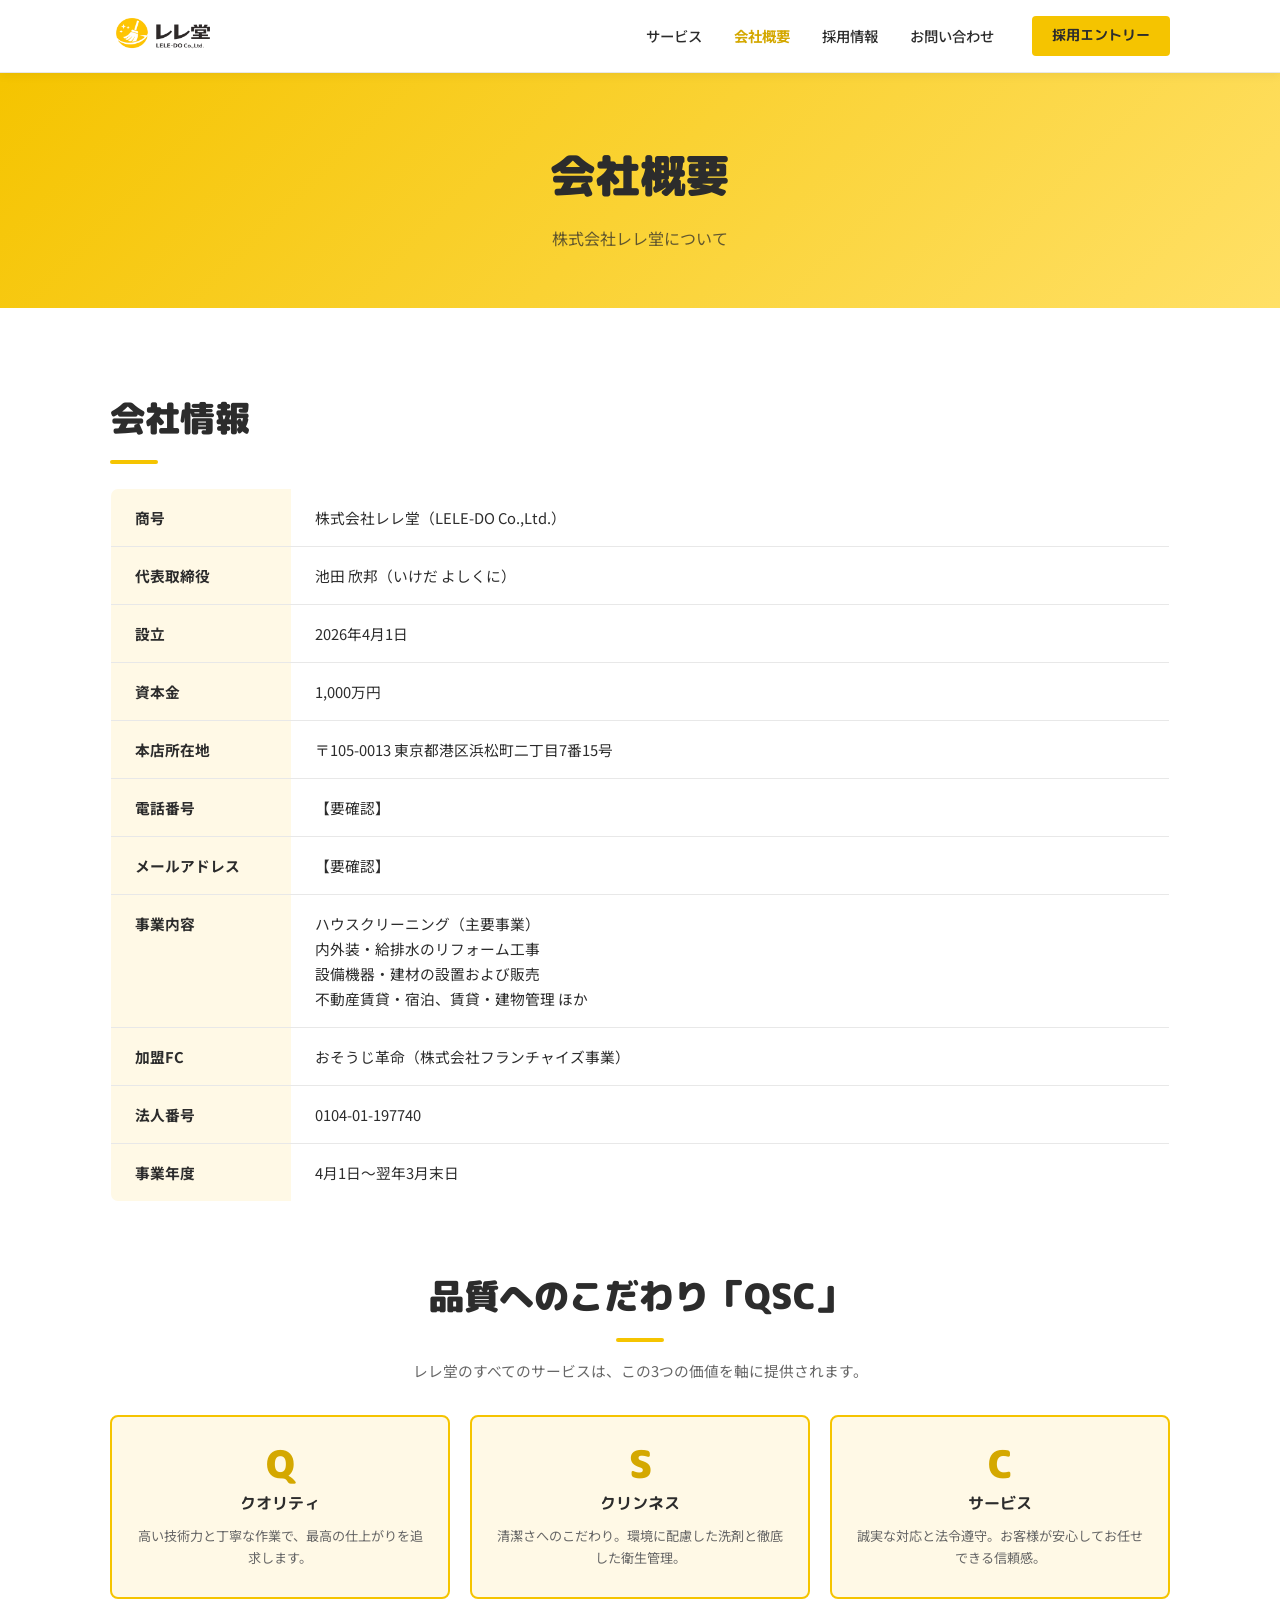
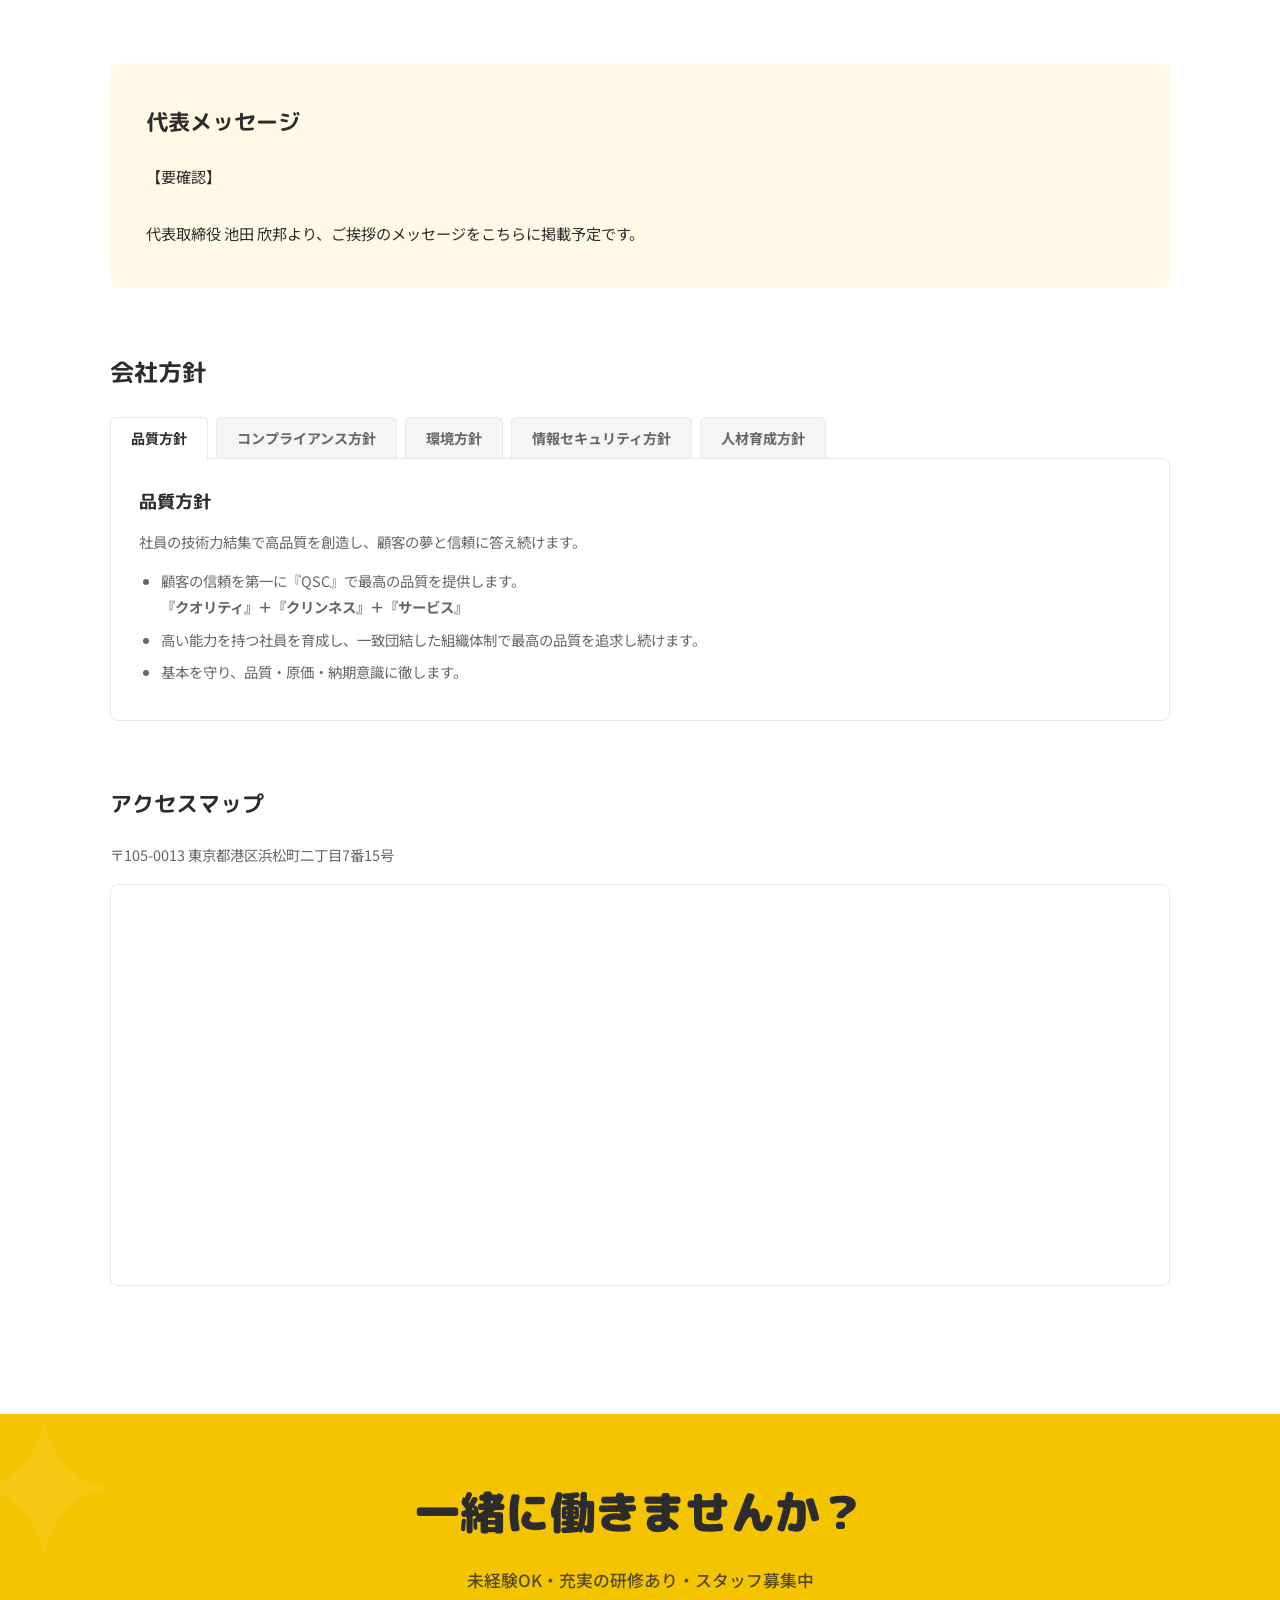
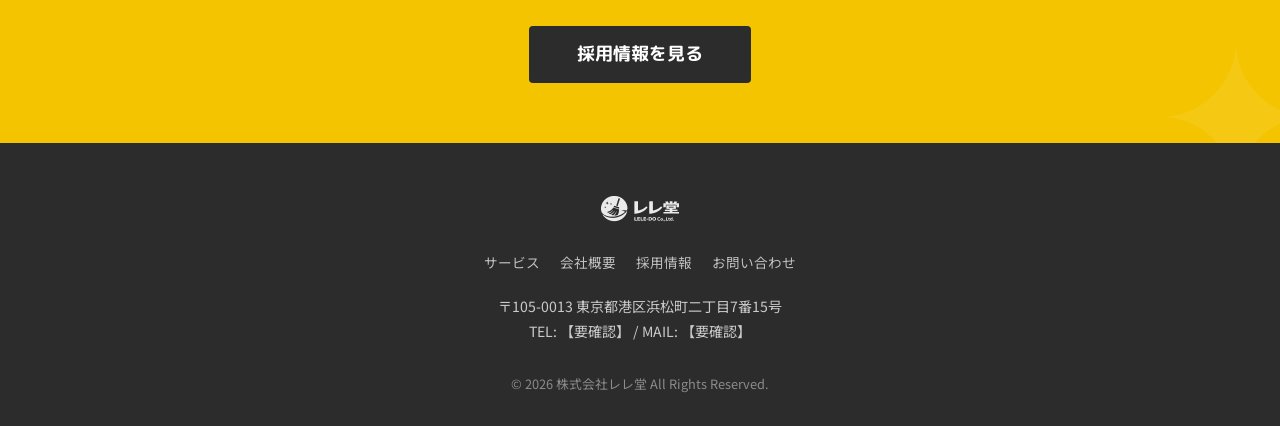
==== company.html @ 49ca3d60 "initial commit: レレ堂 Webサイト初回実装" ====
<!DOCTYPE html>
<html lang="ja">
<head>
  <meta charset="UTF-8">
  <meta name="viewport" content="width=device-width, initial-scale=1.0">
  <meta name="description" content="株式会社レレ堂の会社概要ページ。会社情報・代表メッセージ・品質方針・コンプライアンス方針・アクセスマップをご確認いただけます。">
  <link rel="icon" href="images/logo_icon.png" type="image/png">
  <title>会社概要 | 株式会社レレ堂</title>
  <link rel="stylesheet" href="css/style.css">
</head>
<body>

  <!-- ===================== ヘッダー ===================== -->
  <header class="site-header">
    <div class="header-inner">
      <a href="index.html" class="logo">
        <img src="images/logo_full.png" alt="レレ堂" height="48">
      </a>
      <nav class="global-nav">
        <ul>
          <li><a href="service.html">サービス</a></li>
          <li><a href="company.html">会社概要</a></li>
          <li><a href="recruit.html">採用情報</a></li>
          <li><a href="contact.html">お問い合わせ</a></li>
        </ul>
      </nav>
      <a href="recruit.html#entry" class="btn-primary btn-header-cta">採用エントリー</a>
      <button class="hamburger" aria-label="メニューを開く" aria-expanded="false">☰</button>
    </div>
    <nav class="mobile-nav" aria-label="モバイルメニュー">
      <ul>
        <li><a href="service.html">サービス</a></li>
        <li><a href="company.html">会社概要</a></li>
        <li><a href="recruit.html">採用情報</a></li>
        <li><a href="contact.html">お問い合わせ</a></li>
      </ul>
      <a href="recruit.html#entry" class="btn-primary">採用エントリー</a>
    </nav>
  </header>

  <main>

    <!-- ===================== ページヘッダー ===================== -->
    <div class="page-header">
      <h1>会社概要</h1>
      <p>株式会社レレ堂について</p>
    </div>

    <section class="company-overview">
      <div class="container">

        <!-- ===================== 会社情報テーブル ===================== -->
        <h2 class="section-title left fade-in" style="margin-bottom:24px;">会社情報</h2>
        <div class="fade-in" style="margin-bottom:64px;">
          <table class="overview-table">
            <tbody>
              <tr>
                <th>商号</th>
                <td>株式会社レレ堂（LELE-DO Co.,Ltd.）</td>
              </tr>
              <tr>
                <th>代表取締役</th>
                <td>池田 欣邦（いけだ よしくに）</td>
              </tr>
              <tr>
                <th>設立</th>
                <td>2026年4月1日</td>
              </tr>
              <tr>
                <th>資本金</th>
                <td>1,000万円</td>
              </tr>
              <tr>
                <th>本店所在地</th>
                <td>〒105-0013 東京都港区浜松町二丁目7番15号</td>
              </tr>
              <tr>
                <th>電話番号</th>
                <td>【要確認】</td>
              </tr>
              <tr>
                <th>メールアドレス</th>
                <td>【要確認】</td>
              </tr>
              <tr>
                <th>事業内容</th>
                <td>
                  ハウスクリーニング（主要事業）<br>
                  内外装・給排水のリフォーム工事<br>
                  設備機器・建材の設置および販売<br>
                  不動産賃貸・宿泊、賃貸・建物管理 ほか
                </td>
              </tr>
              <tr>
                <th>加盟FC</th>
                <td>おそうじ革命（株式会社フランチャイズ事業）</td>
              </tr>
              <tr>
                <th>法人番号</th>
                <td>0104-01-197740</td>
              </tr>
              <tr>
                <th>事業年度</th>
                <td>4月1日〜翌年3月末日</td>
              </tr>
            </tbody>
          </table>
        </div>

        <!-- ===================== QSCカード ===================== -->
        <h2 class="section-title fade-in">品質へのこだわり「QSC」</h2>
        <p style="text-align:center; font-size:0.92rem; color:var(--color-text-light); margin-bottom:32px; margin-top:-32px;" class="fade-in">
          レレ堂のすべてのサービスは、この3つの価値を軸に提供されます。
        </p>
        <div class="qsc-grid fade-in" style="margin-bottom:64px;">
          <div class="qsc-card">
            <div class="qsc-letter">Q</div>
            <h3>クオリティ</h3>
            <p>高い技術力と丁寧な作業で、最高の仕上がりを追求します。</p>
          </div>
          <div class="qsc-card">
            <div class="qsc-letter">S</div>
            <h3>クリンネス</h3>
            <p>清潔さへのこだわり。環境に配慮した洗剤と徹底した衛生管理。</p>
          </div>
          <div class="qsc-card">
            <div class="qsc-letter">C</div>
            <h3>サービス</h3>
            <p>誠実な対応と法令遵守。お客様が安心してお任せできる信頼感。</p>
          </div>
        </div>

        <!-- ===================== 代表メッセージ ===================== -->
        <div class="message-section fade-in" style="margin-bottom:64px;">
          <h2>代表メッセージ</h2>
          <p>【要確認】

代表取締役 池田 欣邦より、ご挨拶のメッセージをこちらに掲載予定です。</p>
        </div>

        <!-- ===================== 会社方針タブ ===================== -->
        <div class="policy-section fade-in" style="margin-bottom:64px;">
          <h2>会社方針</h2>

          <div class="policy-tabs" role="tablist">
            <button
              class="policy-tab-btn active"
              data-tab="quality"
              role="tab"
              aria-selected="true"
            >品質方針</button>
            <button
              class="policy-tab-btn"
              data-tab="compliance"
              role="tab"
              aria-selected="false"
            >コンプライアンス方針</button>
            <button
              class="policy-tab-btn"
              data-tab="environment"
              role="tab"
              aria-selected="false"
            >環境方針</button>
            <button
              class="policy-tab-btn"
              data-tab="security"
              role="tab"
              aria-selected="false"
            >情報セキュリティ方針</button>
            <button
              class="policy-tab-btn"
              data-tab="hr"
              role="tab"
              aria-selected="false"
            >人材育成方針</button>
          </div>

          <div class="policy-content active" data-tab="quality" role="tabpanel">
            <h3>品質方針</h3>
            <p>社員の技術力結集で高品質を創造し、顧客の夢と信頼に答え続けます。</p>
            <ul>
              <li>顧客の信頼を第一に『QSC』で最高の品質を提供します。<br>
                <strong>『クオリティ』＋『クリンネス』＋『サービス』</strong></li>
              <li>高い能力を持つ社員を育成し、一致団結した組織体制で最高の品質を追求し続けます。</li>
              <li>基本を守り、品質・原価・納期意識に徹します。</li>
            </ul>
          </div>

          <div class="policy-content" data-tab="compliance" role="tabpanel">
            <h3>コンプライアンス方針</h3>
            <p>法令遵守の社内推進活動を通じ、誠実な企業行動指針を確立します。</p>
            <ul>
              <li>営業上に関連する法令やガイドラインを遵守します。</li>
              <li>業界において知るべき・守るべき法令遵守の取り組みはもちろん、技術会社として、人として、なすべき倫理を意識した法令遵守を実践します。</li>
              <li>社会が、企業が、当社と安心して付き合えるよう、法令遵守の知識と活動を常に全社で共有します。</li>
            </ul>
          </div>

          <div class="policy-content" data-tab="environment" role="tabpanel">
            <h3>環境方針</h3>
            <p>地球環境の保全が人類共通の最重要課題であると認識し、事業活動を通じて環境負荷の低減に努めます。</p>
            <ul>
              <li>環境関連の法令や環境上の規範を遵守します。</li>
              <li>事業活動において、省エネルギー・リサイクルの推進・グリーン購入の推進を重点とした継続的な改善に取り組みます。</li>
              <li>社員一人ひとりが広く社会に目を向け、自覚と責任を持って環境保全活動を遂行できるよう支援します。</li>
            </ul>
          </div>

          <div class="policy-content" data-tab="security" role="tabpanel">
            <h3>情報セキュリティ方針</h3>
            <p>会社運営における情報セキュリティの重要性を全社員で共有し、社会や企業が安心して付き合える組織であり続けます。</p>
            <ul>
              <li>会社運営上に知り得た機密情報は、組織的・人的・物理的・技術的安全措置を講じ、情報の漏洩を防ぎます。</li>
              <li>情報セキュリティにおける法令ならびに規格・規範を遵守するとともに、高い意識のモラルを持ち続けます。</li>
            </ul>
          </div>

          <div class="policy-content" data-tab="hr" role="tabpanel">
            <h3>人材育成の基本方針</h3>
            <p>社員の教育・育成を最も重要な取り組みと位置付けます。</p>
            <ul>
              <li>教育・品質管理・コンプライアンス・ものづくり、それぞれを推進するグループが一体となり、最先端技術の習得のため、教育・育成の基盤を常に維持・向上させます。</li>
              <li>社員は、教育・育成を通じ最先端技術を習得することで、個々の能力のボトムアップを図り、市場に永続的に必要とされる存在となります。</li>
              <li><strong>個人の自立性を第一に考えた</strong>教育プログラムと風土をつくります。</li>
            </ul>
          </div>
        </div>

        <!-- ===================== アクセスマップ ===================== -->
        <div class="map-section fade-in">
          <h2>アクセスマップ</h2>
          <p style="font-size:0.9rem; color:var(--color-text-light); margin-bottom:16px;">
            〒105-0013 東京都港区浜松町二丁目7番15号
          </p>
          <div class="map-wrapper">
            <iframe
              src="https://www.google.com/maps/embed?pb=!1m18!1m12!1m3!1d3241.9553037937!2d139.75600931525!3d35.65419578020218!2m3!1f0!2f0!3f0!3m2!1i1024!2i768!4f13.1!3m3!1m2!1s0x60188bbd3002a745%3A0x5c7c8e15fc7e9d61!2z5p2x5Lqs6YO95riv5Yy65rWm5p2x55S677yS5LiB55uu77yX4oiS77yR77yV!5e0!3m2!1sja!2sjp!4v1650000000000!5m2!1sja!2sjp"
              height="400"
              style="border:0;"
              allowfullscreen=""
              loading="lazy"
              referrerpolicy="no-referrer-when-downgrade"
              title="株式会社レレ堂 所在地マップ"
            ></iframe>
          </div>
        </div>

      </div>
    </section>

    <!-- ===================== 採用バナー ===================== -->
    <section class="recruit-banner" style="padding:60px 20px;">
      <div class="recruit-banner-inner fade-in">
        <h2>一緒に働きませんか？</h2>
        <p>未経験OK・充実の研修あり・スタッフ募集中</p>
        <a href="recruit.html" class="btn-primary">採用情報を見る</a>
      </div>
    </section>

  </main>

  <!-- ===================== フッター ===================== -->
  <footer class="site-footer">
    <div class="footer-inner">
      <img src="images/logo_full.png" alt="レレ堂">
      <nav class="footer-nav">
        <a href="service.html">サービス</a>
        <a href="company.html">会社概要</a>
        <a href="recruit.html">採用情報</a>
        <a href="contact.html">お問い合わせ</a>
      </nav>
      <address>
        〒105-0013 東京都港区浜松町二丁目7番15号<br>
        TEL: 【要確認】 / MAIL: 【要確認】
      </address>
      <p class="copyright">&copy; 2026 株式会社レレ堂 All Rights Reserved.</p>
    </div>
  </footer>

  <script src="js/main.js"></script>
</body>
</html>
---- css/style.css ----
/* =====================================================
   株式会社レレ堂 共通スタイルシート
   style.css — 全ページ共通
   ===================================================== */

/* Google Fonts */
@import url('https://fonts.googleapis.com/css2?family=M+PLUS+Rounded+1c:wght@400;700;900&family=Noto+Sans+JP:wght@400;500;700&display=swap');

/* =====================================================
   CSS変数（デザインシステム）
   ===================================================== */
:root {
  --color-primary:      #F5C400;
  --color-primary-dark: #D4A800;
  --color-text:         #2C2C2C;
  --color-text-light:   #666666;
  --color-bg:           #FFFFFF;
  --color-bg-light:     #FFF9E6;
  --color-bg-gray:      #F5F5F5;
  --color-border:       #E8E8E8;
  --color-cta:          #F5C400;
  --color-cta-text:     #2C2C2C;

  --font-body:     'Noto Sans JP', sans-serif;
  --font-heading:  'M PLUS Rounded 1c', sans-serif;

  --max-width: 1100px;
  --section-padding: 80px 20px;
  --border-radius: 8px;
  --shadow: 0 4px 16px rgba(0,0,0,0.08);
  --shadow-hover: 0 8px 28px rgba(0,0,0,0.13);

  --transition: 0.2s ease;
}

/* =====================================================
   リセット & ベーススタイル
   ===================================================== */
*, *::before, *::after {
  box-sizing: border-box;
  margin: 0;
  padding: 0;
}

html {
  scroll-behavior: smooth;
  font-size: 16px;
}

body {
  font-family: var(--font-body);
  color: var(--color-text);
  background: var(--color-bg);
  line-height: 1.7;
  -webkit-font-smoothing: antialiased;
}

img {
  max-width: 100%;
  height: auto;
  display: block;
}

a {
  color: inherit;
  text-decoration: none;
  transition: color var(--transition);
}

ul, ol {
  list-style: none;
}

address {
  font-style: normal;
}

/* =====================================================
   ユーティリティ
   ===================================================== */
.container {
  max-width: var(--max-width);
  margin: 0 auto;
  padding: 0 20px;
}

.section-title {
  font-family: var(--font-heading);
  font-size: clamp(1.6rem, 3.5vw, 2.2rem);
  font-weight: 900;
  color: var(--color-text);
  text-align: center;
  margin-bottom: 48px;
  position: relative;
}

.section-title::after {
  content: '';
  display: block;
  width: 48px;
  height: 4px;
  background: var(--color-primary);
  border-radius: 2px;
  margin: 12px auto 0;
}

.section-title.left {
  text-align: left;
}
.section-title.left::after {
  margin-left: 0;
}

/* =====================================================
   ボタン
   ===================================================== */
.btn-primary {
  display: inline-block;
  background: var(--color-primary);
  color: var(--color-cta-text);
  padding: 14px 32px;
  border-radius: 4px;
  font-family: var(--font-heading);
  font-weight: 700;
  font-size: 1rem;
  border: none;
  cursor: pointer;
  transition: background var(--transition), transform var(--transition), box-shadow var(--transition);
  text-align: center;
  line-height: 1.4;
}

.btn-primary:hover {
  background: var(--color-primary-dark);
  transform: translateY(-2px);
  box-shadow: 0 6px 20px rgba(245, 196, 0, 0.35);
}

.btn-primary:active {
  transform: translateY(0);
}

.btn-secondary {
  display: inline-block;
  background: transparent;
  color: var(--color-text);
  padding: 13px 30px;
  border-radius: 4px;
  font-family: var(--font-heading);
  font-weight: 700;
  font-size: 1rem;
  border: 2px solid var(--color-text);
  cursor: pointer;
  transition: all var(--transition);
  text-align: center;
}

.btn-secondary:hover {
  background: var(--color-text);
  color: #fff;
  transform: translateY(-2px);
}

.btn-outline {
  display: inline-block;
  background: transparent;
  color: var(--color-primary-dark);
  padding: 10px 24px;
  border-radius: 4px;
  font-weight: 700;
  font-size: 0.9rem;
  border: 2px solid var(--color-primary);
  cursor: pointer;
  transition: all var(--transition);
}

.btn-outline:hover {
  background: var(--color-primary);
  color: var(--color-text);
}

/* =====================================================
   ヘッダー
   ===================================================== */
.site-header {
  position: sticky;
  top: 0;
  z-index: 1000;
  background: var(--color-bg);
  border-bottom: 1px solid var(--color-border);
  box-shadow: 0 2px 10px rgba(0,0,0,0.06);
}

.header-inner {
  max-width: var(--max-width);
  margin: 0 auto;
  padding: 0 20px;
  display: flex;
  align-items: center;
  gap: 24px;
  height: 72px;
}

.logo {
  flex-shrink: 0;
  display: flex;
  align-items: center;
}

.logo img {
  height: 48px;
  width: auto;
}

.global-nav {
  flex: 1;
}

.global-nav ul {
  display: flex;
  gap: 4px;
  justify-content: flex-end;
  align-items: center;
}

.global-nav a {
  font-size: 0.9rem;
  font-weight: 500;
  padding: 8px 14px;
  border-radius: 4px;
  color: var(--color-text);
  transition: background var(--transition), color var(--transition);
  white-space: nowrap;
}

.global-nav a:hover {
  background: var(--color-bg-light);
  color: var(--color-primary-dark);
}

.global-nav a.active {
  color: var(--color-primary-dark);
  font-weight: 700;
}

.btn-header-cta {
  flex-shrink: 0;
  padding: 10px 20px;
  font-size: 0.88rem;
  white-space: nowrap;
}

.hamburger {
  display: none;
  background: none;
  border: none;
  cursor: pointer;
  font-size: 1.5rem;
  padding: 8px;
  color: var(--color-text);
  margin-left: auto;
  line-height: 1;
}

/* モバイルナビ */
.mobile-nav {
  display: none;
  background: var(--color-bg);
  border-bottom: 1px solid var(--color-border);
  padding: 16px 20px 24px;
}

.mobile-nav.is-open {
  display: block;
}

.mobile-nav ul {
  display: flex;
  flex-direction: column;
  gap: 4px;
}

.mobile-nav a {
  display: block;
  padding: 12px 16px;
  font-weight: 500;
  border-radius: 4px;
  transition: background var(--transition);
}

.mobile-nav a:hover {
  background: var(--color-bg-light);
}

.mobile-nav .btn-primary {
  display: block;
  text-align: center;
  margin-top: 12px;
}

/* =====================================================
   フッター
   ===================================================== */
.site-footer {
  background: var(--color-text);
  color: #fff;
  padding: 48px 20px 32px;
}

.footer-inner {
  max-width: var(--max-width);
  margin: 0 auto;
  display: flex;
  flex-direction: column;
  align-items: center;
  gap: 20px;
  text-align: center;
}

.footer-inner img {
  height: 40px;
  width: auto;
  /* ロゴを白抜きに見せるためのフィルター（ロゴがダーク背景に映えるよう） */
  filter: brightness(0) invert(1);
  opacity: 0.9;
}

.footer-inner address {
  font-size: 0.88rem;
  color: rgba(255,255,255,0.75);
  line-height: 1.8;
}

.footer-nav {
  display: flex;
  gap: 20px;
  flex-wrap: wrap;
  justify-content: center;
}

.footer-nav a {
  color: rgba(255,255,255,0.7);
  font-size: 0.85rem;
  transition: color var(--transition);
}

.footer-nav a:hover {
  color: var(--color-primary);
}

.copyright {
  font-size: 0.8rem;
  color: rgba(255,255,255,0.45);
  margin-top: 8px;
}

/* =====================================================
   アニメーション（フェードイン）
   ===================================================== */
.fade-in {
  opacity: 0;
  transform: translateY(24px);
  transition: opacity 0.6s ease, transform 0.6s ease;
}

.fade-in.is-visible {
  opacity: 1;
  transform: translateY(0);
}

.fade-in-delay-1 { transition-delay: 0.1s; }
.fade-in-delay-2 { transition-delay: 0.2s; }
.fade-in-delay-3 { transition-delay: 0.3s; }
.fade-in-delay-4 { transition-delay: 0.4s; }

/* =====================================================
   ページヘッダー（各ページ共通）
   ===================================================== */
.page-header {
  background: linear-gradient(135deg, var(--color-primary) 0%, #ffe066 100%);
  padding: 64px 20px 56px;
  text-align: center;
}

.page-header h1 {
  font-family: var(--font-heading);
  font-size: clamp(1.8rem, 4vw, 2.8rem);
  font-weight: 900;
  color: var(--color-text);
  margin-bottom: 12px;
}

.page-header p {
  font-size: 1rem;
  color: rgba(44,44,44,0.75);
}

/* =====================================================
   INDEX — ヒーローセクション
   ===================================================== */
.hero {
  min-height: 88vh;
  display: flex;
  align-items: center;
  justify-content: center;
  background: linear-gradient(135deg, var(--color-primary) 0%, #ffe566 50%, #fff8d0 100%);
  padding: 80px 20px;
  position: relative;
  overflow: hidden;
}

.hero::before {
  content: '';
  position: absolute;
  inset: 0;
  background: url("data:image/svg+xml,%3Csvg width='60' height='60' viewBox='0 0 60 60' xmlns='http://www.w3.org/2000/svg'%3E%3Cg fill='none' fill-rule='evenodd'%3E%3Cg fill='%23ffffff' fill-opacity='0.12'%3E%3Ccircle cx='30' cy='30' r='3'/%3E%3C/g%3E%3C/g%3E%3C/svg%3E");
  pointer-events: none;
}

.hero-inner {
  max-width: 780px;
  text-align: center;
  position: relative;
  z-index: 1;
}

.hero-badge {
  display: inline-block;
  background: rgba(44,44,44,0.1);
  color: var(--color-text);
  font-size: 0.82rem;
  font-weight: 700;
  padding: 6px 16px;
  border-radius: 999px;
  margin-bottom: 20px;
  letter-spacing: 0.08em;
}

.hero h1 {
  font-family: var(--font-heading);
  font-size: clamp(2.2rem, 6vw, 3.8rem);
  font-weight: 900;
  color: var(--color-text);
  line-height: 1.3;
  margin-bottom: 20px;
  text-shadow: 0 2px 12px rgba(255,255,255,0.5);
}

.hero p {
  font-size: clamp(1rem, 2vw, 1.2rem);
  color: rgba(44,44,44,0.8);
  margin-bottom: 40px;
  font-weight: 500;
}

.hero-cta {
  display: flex;
  gap: 16px;
  justify-content: center;
  flex-wrap: wrap;
}

.hero-cta .btn-primary {
  font-size: 1.05rem;
  padding: 16px 36px;
}

.hero-cta .btn-secondary {
  font-size: 1.05rem;
  padding: 14px 34px;
}

/* =====================================================
   INDEX — 特徴3点セクション
   ===================================================== */
.features {
  background: var(--color-bg-light);
  padding: var(--section-padding);
}

.features-grid {
  max-width: var(--max-width);
  margin: 0 auto;
  display: grid;
  grid-template-columns: repeat(3, 1fr);
  gap: 28px;
}

.feature-card {
  background: var(--color-bg);
  border-radius: var(--border-radius);
  padding: 40px 28px 36px;
  text-align: center;
  box-shadow: var(--shadow);
  transition: transform var(--transition), box-shadow var(--transition);
}

.feature-card:hover {
  transform: translateY(-6px);
  box-shadow: var(--shadow-hover);
}

.feature-icon {
  font-size: 2.8rem;
  margin-bottom: 12px;
  line-height: 1;
}

.feature-label {
  font-family: var(--font-heading);
  font-size: 0.78rem;
  font-weight: 700;
  letter-spacing: 0.15em;
  color: var(--color-primary-dark);
  text-transform: uppercase;
  margin-bottom: 8px;
}

.feature-card h3 {
  font-family: var(--font-heading);
  font-size: 1.2rem;
  font-weight: 700;
  margin-bottom: 12px;
  color: var(--color-text);
}

.feature-card p {
  font-size: 0.9rem;
  color: var(--color-text-light);
  line-height: 1.75;
}

/* =====================================================
   INDEX — サービス概要セクション
   ===================================================== */
.services-section {
  padding: var(--section-padding);
  background: var(--color-bg);
}

.services-grid {
  max-width: var(--max-width);
  margin: 0 auto;
  display: grid;
  grid-template-columns: repeat(3, 1fr);
  gap: 24px;
}

.service-card {
  background: var(--color-bg);
  border: 1px solid var(--color-border);
  border-radius: var(--border-radius);
  padding: 32px 24px 28px;
  text-align: center;
  transition: transform var(--transition), box-shadow var(--transition), border-color var(--transition);
  display: flex;
  flex-direction: column;
  gap: 12px;
}

.service-card:hover {
  transform: translateY(-5px);
  box-shadow: var(--shadow-hover);
  border-color: var(--color-primary);
}

.service-icon {
  font-size: 2.4rem;
  line-height: 1;
}

.service-card h3 {
  font-family: var(--font-heading);
  font-size: 1.05rem;
  font-weight: 700;
  color: var(--color-text);
}

.service-card p {
  font-size: 0.88rem;
  color: var(--color-text-light);
  line-height: 1.7;
  flex: 1;
}

/* =====================================================
   INDEX — 採用バナーセクション
   ===================================================== */
.recruit-banner {
  background: var(--color-primary);
  padding: 80px 20px;
  text-align: center;
  position: relative;
  overflow: hidden;
}

.recruit-banner::before {
  content: '✦';
  position: absolute;
  font-size: 200px;
  color: rgba(255,255,255,0.08);
  top: -40px;
  left: -40px;
  line-height: 1;
  pointer-events: none;
}

.recruit-banner::after {
  content: '✦';
  position: absolute;
  font-size: 200px;
  color: rgba(255,255,255,0.08);
  bottom: -60px;
  right: -40px;
  line-height: 1;
  pointer-events: none;
}

.recruit-banner-inner {
  position: relative;
  z-index: 1;
  max-width: 680px;
  margin: 0 auto;
}

.recruit-banner h2 {
  font-family: var(--font-heading);
  font-size: clamp(1.8rem, 4vw, 2.8rem);
  font-weight: 900;
  color: var(--color-text);
  margin-bottom: 16px;
}

.recruit-banner p {
  font-size: 1.05rem;
  color: rgba(44,44,44,0.8);
  margin-bottom: 32px;
  font-weight: 500;
}

.recruit-banner .btn-primary {
  background: var(--color-text);
  color: #fff;
  font-size: 1.1rem;
  padding: 16px 48px;
}

.recruit-banner .btn-primary:hover {
  background: #444;
  box-shadow: 0 8px 24px rgba(44,44,44,0.3);
}

/* =====================================================
   INDEX — 会社概要（簡易）
   ===================================================== */
.company-brief {
  padding: var(--section-padding);
  background: var(--color-bg-gray);
}

.company-brief .container {
  display: grid;
  grid-template-columns: 1fr 1fr;
  gap: 48px;
  align-items: start;
  max-width: var(--max-width);
  margin: 0 auto;
}

.company-brief-text .section-title {
  text-align: left;
}
.company-brief-text .section-title::after {
  margin-left: 0;
}

.company-brief dl {
  display: grid;
  grid-template-columns: auto 1fr;
  gap: 0;
  border: 1px solid var(--color-border);
  border-radius: var(--border-radius);
  overflow: hidden;
  background: var(--color-bg);
}

.company-brief dt,
.company-brief dd {
  padding: 14px 20px;
  font-size: 0.9rem;
  border-bottom: 1px solid var(--color-border);
}

.company-brief dt {
  background: var(--color-bg-light);
  font-weight: 700;
  color: var(--color-text);
  white-space: nowrap;
}

.company-brief dd {
  color: var(--color-text);
}

.company-brief dl > *:last-child,
.company-brief dl > *:nth-last-child(2) {
  border-bottom: none;
}

.company-brief-cta {
  margin-top: 24px;
}

/* =====================================================
   SERVICE ページ
   ===================================================== */
.services-detail {
  padding: var(--section-padding);
}

.services-detail .container {
  max-width: var(--max-width);
  margin: 0 auto;
}

.service-detail-grid {
  display: grid;
  grid-template-columns: repeat(2, 1fr);
  gap: 32px;
  margin-bottom: 48px;
}

.service-detail-card {
  background: var(--color-bg);
  border: 1px solid var(--color-border);
  border-radius: var(--border-radius);
  padding: 36px 28px 32px;
  transition: box-shadow var(--transition), border-color var(--transition);
}

.service-detail-card:hover {
  box-shadow: var(--shadow-hover);
  border-color: var(--color-primary);
}

.service-detail-card .service-icon {
  font-size: 3rem;
  margin-bottom: 16px;
}

.service-detail-card h3 {
  font-family: var(--font-heading);
  font-size: 1.25rem;
  font-weight: 700;
  margin-bottom: 12px;
  color: var(--color-text);
}

.service-detail-card p {
  font-size: 0.92rem;
  color: var(--color-text-light);
  line-height: 1.8;
  margin-bottom: 20px;
}

.fc-notice {
  background: var(--color-bg-light);
  border-left: 4px solid var(--color-primary);
  border-radius: 0 var(--border-radius) var(--border-radius) 0;
  padding: 20px 24px;
  font-size: 0.92rem;
  color: var(--color-text);
  font-weight: 500;
  margin-top: 16px;
}

/* =====================================================
   COMPANY ページ
   ===================================================== */
.company-overview {
  padding: var(--section-padding);
}

.company-overview .container {
  max-width: var(--max-width);
  margin: 0 auto;
}

.overview-table {
  width: 100%;
  border-collapse: collapse;
  margin-bottom: 48px;
  background: var(--color-bg);
  border: 1px solid var(--color-border);
  border-radius: var(--border-radius);
  overflow: hidden;
}

.overview-table th,
.overview-table td {
  padding: 16px 24px;
  border-bottom: 1px solid var(--color-border);
  font-size: 0.92rem;
  text-align: left;
  vertical-align: top;
}

.overview-table th {
  background: var(--color-bg-light);
  font-weight: 700;
  width: 180px;
  white-space: nowrap;
}

.overview-table tr:last-child th,
.overview-table tr:last-child td {
  border-bottom: none;
}

.map-section {
  margin-bottom: 48px;
}

.map-section h2 {
  font-family: var(--font-heading);
  font-size: 1.4rem;
  font-weight: 700;
  margin-bottom: 20px;
}

.map-wrapper {
  border-radius: var(--border-radius);
  overflow: hidden;
  border: 1px solid var(--color-border);
}

.map-wrapper iframe {
  width: 100%;
  display: block;
}

.message-section {
  background: var(--color-bg-light);
  border-radius: var(--border-radius);
  padding: 40px 36px;
  margin-bottom: 48px;
}

.message-section h2 {
  font-family: var(--font-heading);
  font-size: 1.4rem;
  font-weight: 700;
  margin-bottom: 20px;
}

.message-section p {
  font-size: 0.95rem;
  line-height: 1.9;
  color: var(--color-text);
  white-space: pre-line;
}

/* 方針アコーディオン */
.policy-section {
  margin-bottom: 48px;
}

.policy-section h2 {
  font-family: var(--font-heading);
  font-size: 1.5rem;
  font-weight: 700;
  margin-bottom: 24px;
}

.policy-tabs {
  display: flex;
  gap: 8px;
  margin-bottom: 0;
  flex-wrap: wrap;
}

.policy-tab-btn {
  padding: 10px 20px;
  background: var(--color-bg-gray);
  border: 1px solid var(--color-border);
  border-bottom: none;
  border-radius: 6px 6px 0 0;
  font-size: 0.88rem;
  font-weight: 700;
  cursor: pointer;
  transition: background var(--transition), color var(--transition);
  font-family: var(--font-body);
  color: var(--color-text-light);
}

.policy-tab-btn.active {
  background: var(--color-bg);
  color: var(--color-text);
  border-color: var(--color-border);
  position: relative;
}

.policy-tab-btn.active::after {
  content: '';
  position: absolute;
  bottom: -1px;
  left: 0;
  right: 0;
  height: 1px;
  background: var(--color-bg);
}

.policy-content {
  border: 1px solid var(--color-border);
  border-radius: 0 var(--border-radius) var(--border-radius) var(--border-radius);
  padding: 28px;
  background: var(--color-bg);
  display: none;
}

.policy-content.active {
  display: block;
}

.policy-content h3 {
  font-family: var(--font-heading);
  font-size: 1.1rem;
  font-weight: 700;
  margin-bottom: 12px;
  color: var(--color-text);
}

.policy-content p {
  font-size: 0.9rem;
  color: var(--color-text-light);
  line-height: 1.85;
  margin-bottom: 12px;
}

.policy-content ul {
  list-style: disc;
  padding-left: 1.5em;
  font-size: 0.9rem;
  color: var(--color-text-light);
  line-height: 1.85;
}

.policy-content ul li {
  margin-bottom: 6px;
}

/* QSC カード */
.qsc-grid {
  display: grid;
  grid-template-columns: repeat(3, 1fr);
  gap: 20px;
  margin-bottom: 48px;
}

.qsc-card {
  background: var(--color-bg-light);
  border-radius: var(--border-radius);
  padding: 28px 20px;
  text-align: center;
  border: 2px solid var(--color-primary);
}

.qsc-card .qsc-letter {
  font-family: var(--font-heading);
  font-size: 2.4rem;
  font-weight: 900;
  color: var(--color-primary-dark);
  line-height: 1;
  margin-bottom: 6px;
}

.qsc-card h3 {
  font-family: var(--font-heading);
  font-size: 1rem;
  font-weight: 700;
  margin-bottom: 8px;
}

.qsc-card p {
  font-size: 0.82rem;
  color: var(--color-text-light);
}

/* =====================================================
   RECRUIT ページ
   ===================================================== */
.recruit-hero {
  background: linear-gradient(135deg, var(--color-primary) 0%, #ffe566 60%, #fff8d0 100%);
  padding: 80px 20px 72px;
  text-align: center;
  position: relative;
  overflow: hidden;
}

.recruit-hero::before {
  content: '';
  position: absolute;
  inset: 0;
  background: url("data:image/svg+xml,%3Csvg width='60' height='60' viewBox='0 0 60 60' xmlns='http://www.w3.org/2000/svg'%3E%3Cg fill='none' fill-rule='evenodd'%3E%3Cg fill='%23ffffff' fill-opacity='0.15'%3E%3Ccircle cx='30' cy='30' r='2'/%3E%3C/g%3E%3C/g%3E%3C/svg%3E");
  pointer-events: none;
}

.recruit-hero-inner {
  position: relative;
  z-index: 1;
  max-width: 700px;
  margin: 0 auto;
}

.recruit-hero h1 {
  font-family: var(--font-heading);
  font-size: clamp(2rem, 5vw, 3.2rem);
  font-weight: 900;
  color: var(--color-text);
  margin-bottom: 16px;
}

.recruit-hero p {
  font-size: 1.05rem;
  color: rgba(44,44,44,0.8);
  margin-bottom: 32px;
  font-weight: 500;
}

/* 働く魅力 */
.appeal-section {
  padding: var(--section-padding);
  background: var(--color-bg-light);
}

.appeal-grid {
  max-width: var(--max-width);
  margin: 0 auto;
  display: grid;
  grid-template-columns: repeat(4, 1fr);
  gap: 24px;
}

.appeal-card {
  background: var(--color-bg);
  border-radius: var(--border-radius);
  padding: 32px 20px 28px;
  text-align: center;
  box-shadow: var(--shadow);
  transition: transform var(--transition), box-shadow var(--transition);
}

.appeal-card:hover {
  transform: translateY(-5px);
  box-shadow: var(--shadow-hover);
}

.appeal-icon {
  font-size: 2.4rem;
  margin-bottom: 12px;
  line-height: 1;
}

.appeal-card h3 {
  font-family: var(--font-heading);
  font-size: 1rem;
  font-weight: 700;
  margin-bottom: 10px;
  color: var(--color-text);
}

.appeal-card p {
  font-size: 0.83rem;
  color: var(--color-text-light);
  line-height: 1.7;
}

/* 募集要項 */
.job-section {
  padding: var(--section-padding);
  background: var(--color-bg);
}

.job-table {
  width: 100%;
  border-collapse: collapse;
  background: var(--color-bg);
  border: 1px solid var(--color-border);
  border-radius: var(--border-radius);
  overflow: hidden;
}

.job-table th,
.job-table td {
  padding: 16px 24px;
  border-bottom: 1px solid var(--color-border);
  font-size: 0.92rem;
  text-align: left;
  vertical-align: top;
}

.job-table th {
  background: var(--color-bg-light);
  font-weight: 700;
  width: 200px;
  white-space: nowrap;
}

.job-table tr:last-child th,
.job-table tr:last-child td {
  border-bottom: none;
}

/* FAQ アコーディオン */
.faq-section {
  padding: var(--section-padding);
  background: var(--color-bg-gray);
}

.faq-list {
  max-width: 800px;
  margin: 0 auto;
}

.faq-item {
  background: var(--color-bg);
  border: 1px solid var(--color-border);
  border-radius: var(--border-radius);
  margin-bottom: 12px;
  overflow: hidden;
}

.faq-question {
  width: 100%;
  display: flex;
  justify-content: space-between;
  align-items: center;
  padding: 20px 24px;
  background: none;
  border: none;
  cursor: pointer;
  font-size: 0.95rem;
  font-weight: 700;
  font-family: var(--font-body);
  color: var(--color-text);
  text-align: left;
  gap: 12px;
  transition: background var(--transition);
}

.faq-question:hover {
  background: var(--color-bg-light);
}

.faq-question .faq-q-mark {
  font-family: var(--font-heading);
  font-size: 1.1rem;
  font-weight: 900;
  color: var(--color-primary-dark);
  flex-shrink: 0;
}

.faq-question .faq-chevron {
  flex-shrink: 0;
  font-size: 1rem;
  transition: transform 0.3s ease;
  color: var(--color-text-light);
}

.faq-item.is-open .faq-chevron {
  transform: rotate(180deg);
}

.faq-answer {
  max-height: 0;
  overflow: hidden;
  transition: max-height 0.3s ease, padding 0.3s ease;
}

.faq-answer-inner {
  padding: 4px 24px 20px 52px;
  font-size: 0.9rem;
  color: var(--color-text-light);
  line-height: 1.8;
}

.faq-item.is-open .faq-answer {
  max-height: 300px;
}

/* エントリーフォーム */
.entry-section {
  padding: var(--section-padding);
  background: var(--color-bg-light);
}

.form-wrapper {
  max-width: 640px;
  margin: 0 auto;
  background: var(--color-bg);
  border-radius: var(--border-radius);
  padding: 48px 40px;
  box-shadow: var(--shadow);
}

/* =====================================================
   CONTACT ページ
   ===================================================== */
.contact-section {
  padding: var(--section-padding);
  background: var(--color-bg);
}

.contact-section .container {
  max-width: var(--max-width);
  margin: 0 auto;
  display: grid;
  grid-template-columns: 1fr 1.5fr;
  gap: 64px;
  align-items: start;
}

.contact-info h2 {
  font-family: var(--font-heading);
  font-size: 1.3rem;
  font-weight: 700;
  margin-bottom: 16px;
}

.contact-info p {
  font-size: 0.9rem;
  color: var(--color-text-light);
  line-height: 1.85;
  margin-bottom: 24px;
}

.contact-info-items {
  display: flex;
  flex-direction: column;
  gap: 16px;
}

.contact-info-item {
  display: flex;
  align-items: flex-start;
  gap: 12px;
  font-size: 0.9rem;
}

.contact-info-item .icon {
  font-size: 1.2rem;
  flex-shrink: 0;
  margin-top: 2px;
}

.contact-form-wrapper {
  background: var(--color-bg-gray);
  border-radius: var(--border-radius);
  padding: 40px 36px;
}

/* =====================================================
   フォーム共通スタイル
   ===================================================== */
.form-group {
  margin-bottom: 24px;
}

.form-group label {
  display: block;
  font-size: 0.88rem;
  font-weight: 700;
  margin-bottom: 8px;
  color: var(--color-text);
}

.form-group label .required {
  background: var(--color-primary);
  color: var(--color-text);
  font-size: 0.72rem;
  font-weight: 700;
  padding: 2px 7px;
  border-radius: 3px;
  margin-left: 6px;
  vertical-align: middle;
}

.form-group label .optional {
  background: var(--color-bg-gray);
  color: var(--color-text-light);
  font-size: 0.72rem;
  font-weight: 700;
  padding: 2px 7px;
  border-radius: 3px;
  margin-left: 6px;
  vertical-align: middle;
}

.form-group input,
.form-group select,
.form-group textarea {
  width: 100%;
  padding: 12px 16px;
  border: 1px solid var(--color-border);
  border-radius: 4px;
  font-size: 0.95rem;
  font-family: var(--font-body);
  color: var(--color-text);
  background: var(--color-bg);
  transition: border-color var(--transition), box-shadow var(--transition);
  appearance: none;
}

.form-group input:focus,
.form-group select:focus,
.form-group textarea:focus {
  outline: none;
  border-color: var(--color-primary);
  box-shadow: 0 0 0 3px rgba(245, 196, 0, 0.2);
}

.form-group textarea {
  resize: vertical;
  min-height: 120px;
}

.form-group select {
  background-image: url("data:image/svg+xml,%3Csvg xmlns='http://www.w3.org/2000/svg' width='12' height='8' viewBox='0 0 12 8'%3E%3Cpath d='M1 1l5 5 5-5' stroke='%23666' stroke-width='1.5' fill='none' stroke-linecap='round'/%3E%3C/svg%3E");
  background-repeat: no-repeat;
  background-position: right 14px center;
  padding-right: 40px;
}

.form-consent {
  display: flex;
  align-items: flex-start;
  gap: 10px;
  margin-bottom: 24px;
}

.form-consent input[type="checkbox"] {
  width: 18px;
  height: 18px;
  flex-shrink: 0;
  margin-top: 2px;
  accent-color: var(--color-primary-dark);
  cursor: pointer;
}

.form-consent label {
  font-size: 0.87rem;
  color: var(--color-text-light);
  line-height: 1.6;
  cursor: pointer;
}

.form-submit {
  text-align: center;
}

.form-submit .btn-primary {
  width: 100%;
  font-size: 1.05rem;
  padding: 16px;
}

/* サンクスメッセージ */
.thanks-message {
  display: none;
  text-align: center;
  padding: 40px 20px;
}

.thanks-message .thanks-icon {
  font-size: 3rem;
  margin-bottom: 16px;
}

.thanks-message h3 {
  font-family: var(--font-heading);
  font-size: 1.4rem;
  font-weight: 700;
  margin-bottom: 12px;
  color: var(--color-text);
}

.thanks-message p {
  font-size: 0.92rem;
  color: var(--color-text-light);
  line-height: 1.8;
}

/* =====================================================
   プライバシーポリシー（簡易）
   ===================================================== */
.privacy-section {
  padding: 48px 20px;
  background: var(--color-bg-gray);
}

.privacy-section .container {
  max-width: 760px;
  margin: 0 auto;
}

.privacy-section h2 {
  font-family: var(--font-heading);
  font-size: 1.2rem;
  font-weight: 700;
  margin-bottom: 20px;
}

.privacy-section p,
.privacy-section li {
  font-size: 0.85rem;
  color: var(--color-text-light);
  line-height: 1.85;
  margin-bottom: 8px;
}

.privacy-section ul {
  list-style: disc;
  padding-left: 1.5em;
  margin-bottom: 12px;
}

/* =====================================================
   フローティングCTAボタン（採用ページ）
   ===================================================== */
.floating-cta {
  position: fixed;
  bottom: 32px;
  right: 32px;
  z-index: 900;
  opacity: 0;
  transform: translateY(16px);
  transition: opacity 0.3s ease, transform 0.3s ease;
  pointer-events: none;
}

.floating-cta.is-visible {
  opacity: 1;
  transform: translateY(0);
  pointer-events: auto;
}

.floating-cta a {
  display: flex;
  align-items: center;
  gap: 8px;
  background: var(--color-text);
  color: #fff;
  padding: 14px 24px;
  border-radius: 999px;
  font-family: var(--font-heading);
  font-weight: 700;
  font-size: 0.95rem;
  box-shadow: 0 6px 24px rgba(44,44,44,0.35);
  transition: background var(--transition), transform var(--transition);
}

.floating-cta a:hover {
  background: #444;
  transform: translateY(-2px);
}

.floating-cta .arrow {
  font-size: 1rem;
}

/* =====================================================
   レスポンシブ対応
   ===================================================== */

/* タブレット（768px〜1023px） */
@media (max-width: 1023px) {
  .features-grid {
    grid-template-columns: repeat(2, 1fr);
  }

  .services-grid {
    grid-template-columns: repeat(2, 1fr);
  }

  .appeal-grid {
    grid-template-columns: repeat(2, 1fr);
  }

  .company-brief .container {
    grid-template-columns: 1fr;
    gap: 32px;
  }

  .contact-section .container {
    grid-template-columns: 1fr;
    gap: 40px;
  }

  .service-detail-grid {
    grid-template-columns: 1fr;
  }

  .qsc-grid {
    grid-template-columns: repeat(3, 1fr);
  }
}

/* モバイル（〜767px） */
@media (max-width: 767px) {
  :root {
    --section-padding: 56px 20px;
  }

  html {
    font-size: 15px;
  }

  /* ヘッダー */
  .global-nav,
  .btn-header-cta {
    display: none;
  }

  .hamburger {
    display: block;
  }

  /* グリッド */
  .features-grid,
  .services-grid,
  .service-detail-grid,
  .appeal-grid,
  .qsc-grid {
    grid-template-columns: 1fr;
  }

  .company-brief .container {
    grid-template-columns: 1fr;
    gap: 28px;
  }

  .contact-section .container {
    grid-template-columns: 1fr;
    gap: 32px;
  }

  /* フォーム */
  .form-wrapper {
    padding: 32px 20px;
  }

  .contact-form-wrapper {
    padding: 28px 20px;
  }

  /* ヒーロー */
  .hero-cta {
    flex-direction: column;
    align-items: center;
  }

  .hero-cta .btn-primary,
  .hero-cta .btn-secondary {
    width: 100%;
    max-width: 320px;
  }

  /* フローティングCTA */
  .floating-cta {
    bottom: 20px;
    right: 16px;
  }

  .floating-cta a {
    padding: 12px 20px;
    font-size: 0.88rem;
  }

  /* 採用テーブル */
  .job-table th {
    width: 120px;
  }

  .overview-table th {
    width: 110px;
  }
}
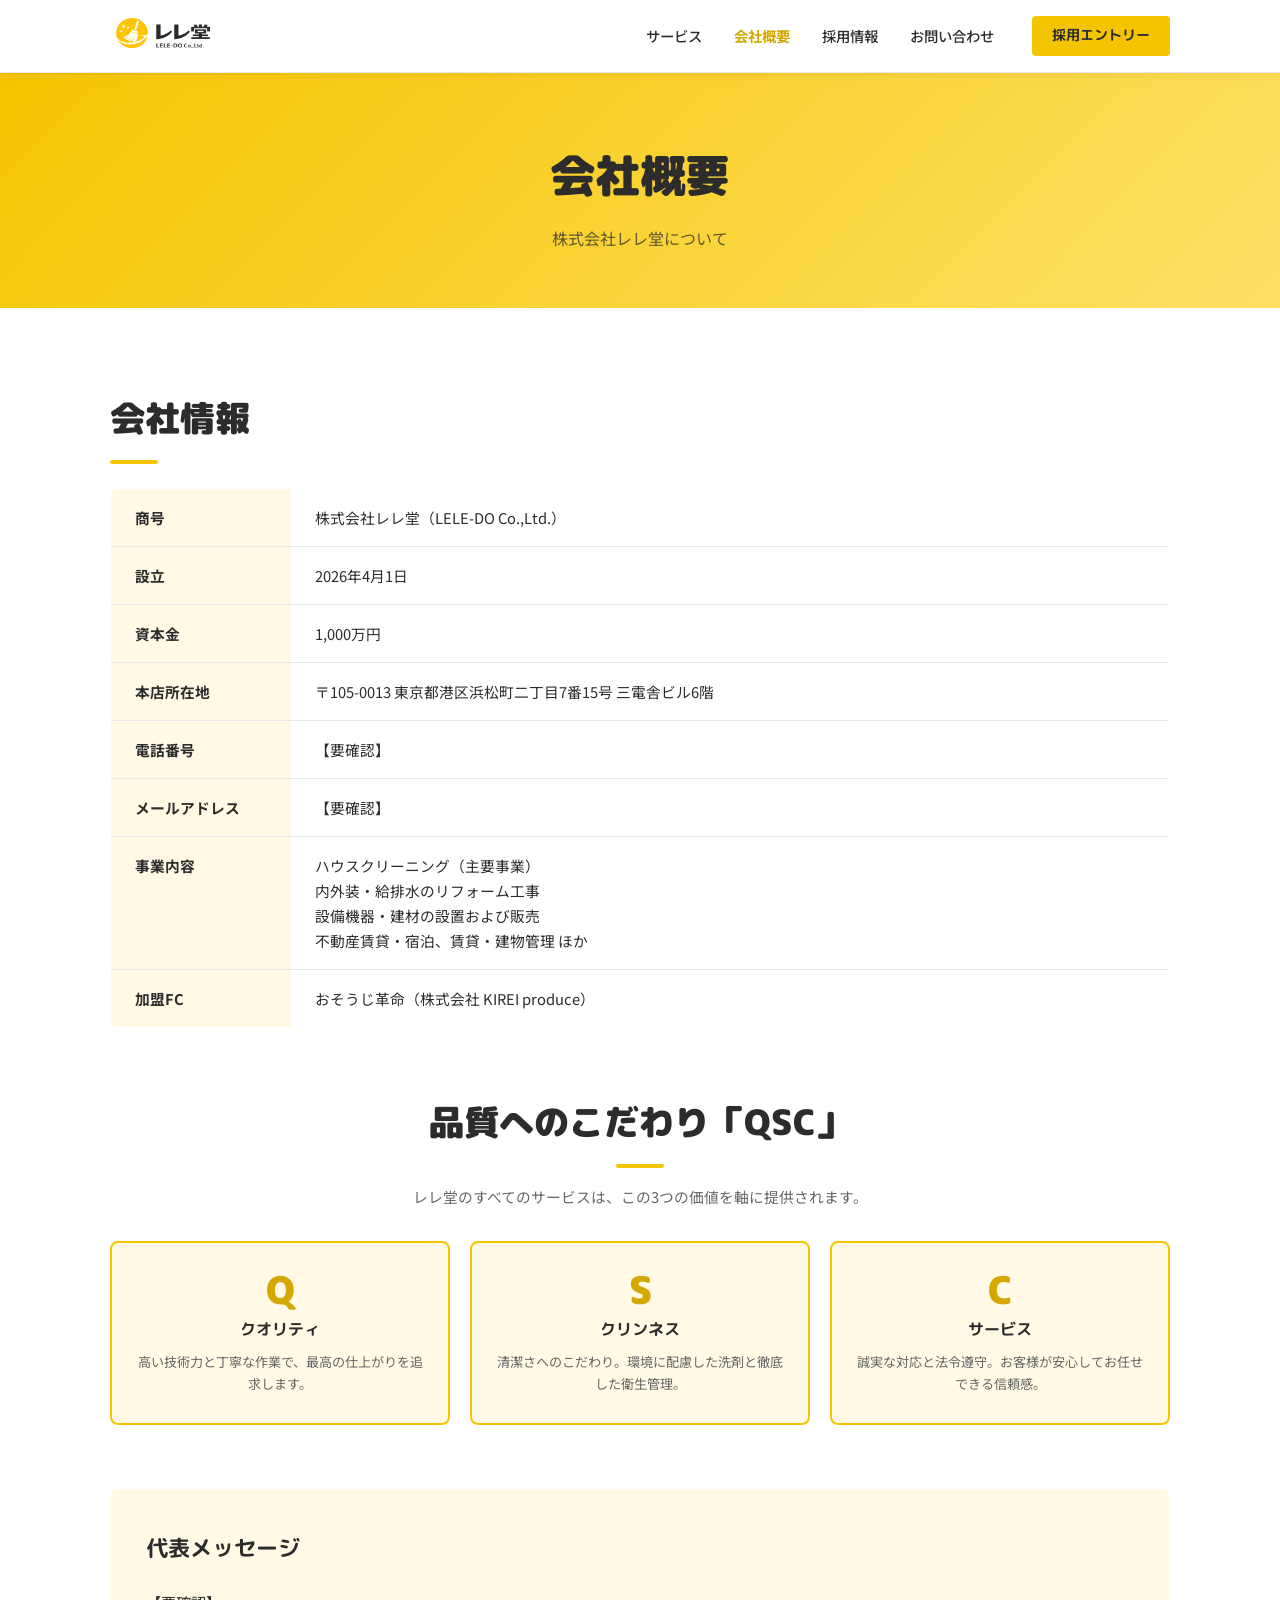
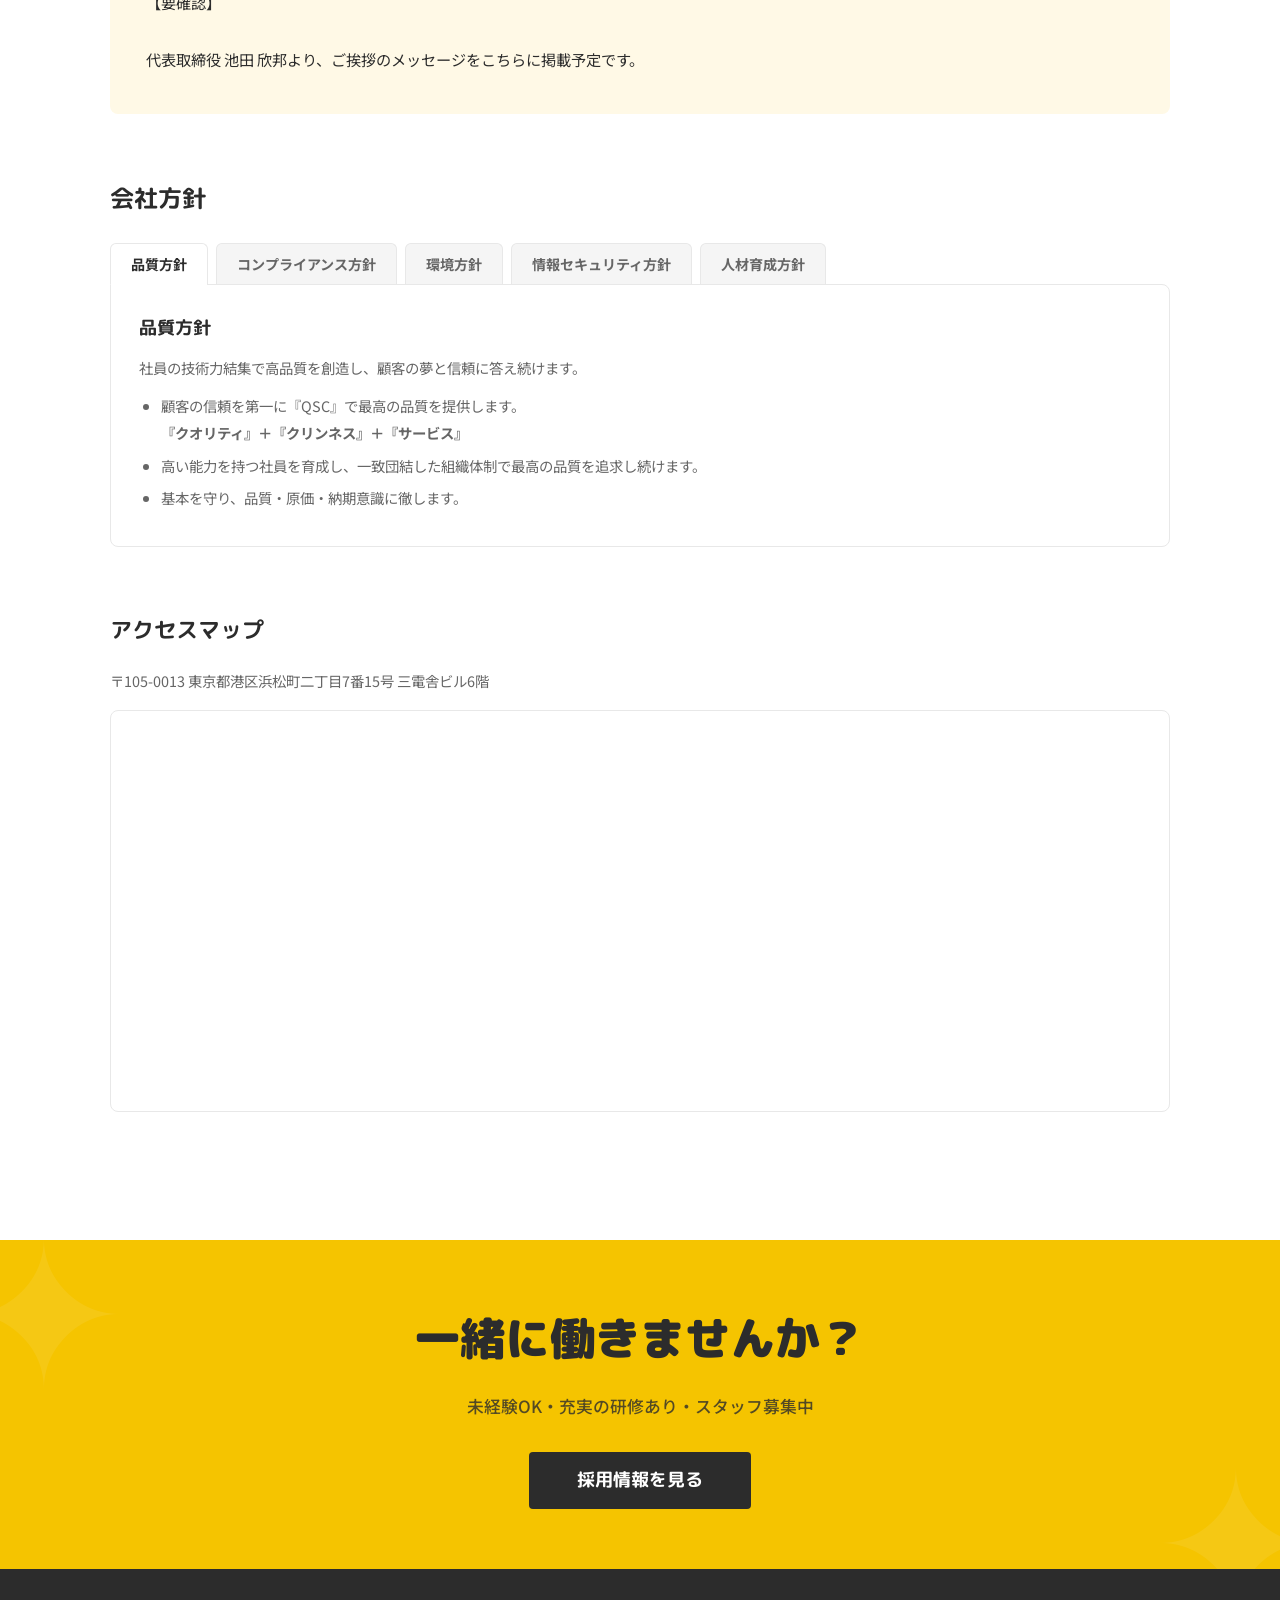
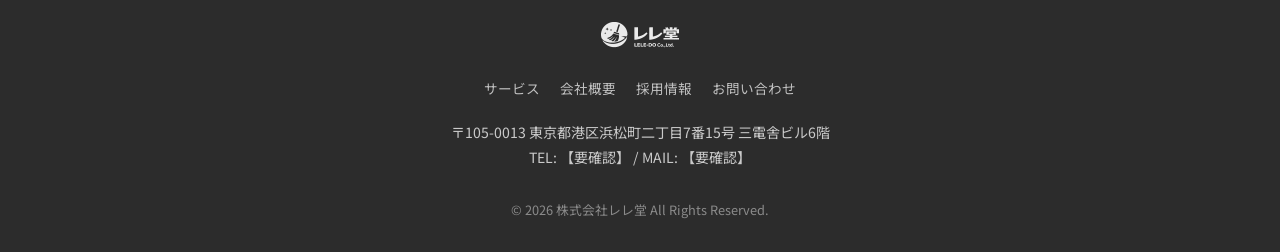
==== commit 1414761e: "会社概要を更新" ====
--- a/company.html
+++ b/company.html
@@ -59,10 +59,6 @@
                 <td>株式会社レレ堂（LELE-DO Co.,Ltd.）</td>
               </tr>
               <tr>
-                <th>代表取締役</th>
-                <td>池田 欣邦（いけだ よしくに）</td>
-              </tr>
-              <tr>
                 <th>設立</th>
                 <td>2026年4月1日</td>
               </tr>
@@ -72,7 +68,7 @@
               </tr>
               <tr>
                 <th>本店所在地</th>
-                <td>〒105-0013 東京都港区浜松町二丁目7番15号</td>
+                <td>〒105-0013 東京都港区浜松町二丁目7番15号 三電舎ビル6階</td>
               </tr>
               <tr>
                 <th>電話番号</th>
@@ -93,15 +89,7 @@
               </tr>
               <tr>
                 <th>加盟FC</th>
-                <td>おそうじ革命（株式会社フランチャイズ事業）</td>
-              </tr>
-              <tr>
-                <th>法人番号</th>
-                <td>0104-01-197740</td>
-              </tr>
-              <tr>
-                <th>事業年度</th>
-                <td>4月1日〜翌年3月末日</td>
+                <td>おそうじ革命（株式会社 KIREI produce）</td>
               </tr>
             </tbody>
           </table>
@@ -230,7 +218,7 @@
         <div class="map-section fade-in">
           <h2>アクセスマップ</h2>
           <p style="font-size:0.9rem; color:var(--color-text-light); margin-bottom:16px;">
-            〒105-0013 東京都港区浜松町二丁目7番15号
+            〒105-0013 東京都港区浜松町二丁目7番15号 三電舎ビル6階
           </p>
           <div class="map-wrapper">
             <iframe
@@ -270,7 +258,7 @@
         <a href="contact.html">お問い合わせ</a>
       </nav>
       <address>
-        〒105-0013 東京都港区浜松町二丁目7番15号<br>
+        〒105-0013 東京都港区浜松町二丁目7番15号 三電舎ビル6階<br>
         TEL: 【要確認】 / MAIL: 【要確認】
       </address>
       <p class="copyright">&copy; 2026 株式会社レレ堂 All Rights Reserved.</p>
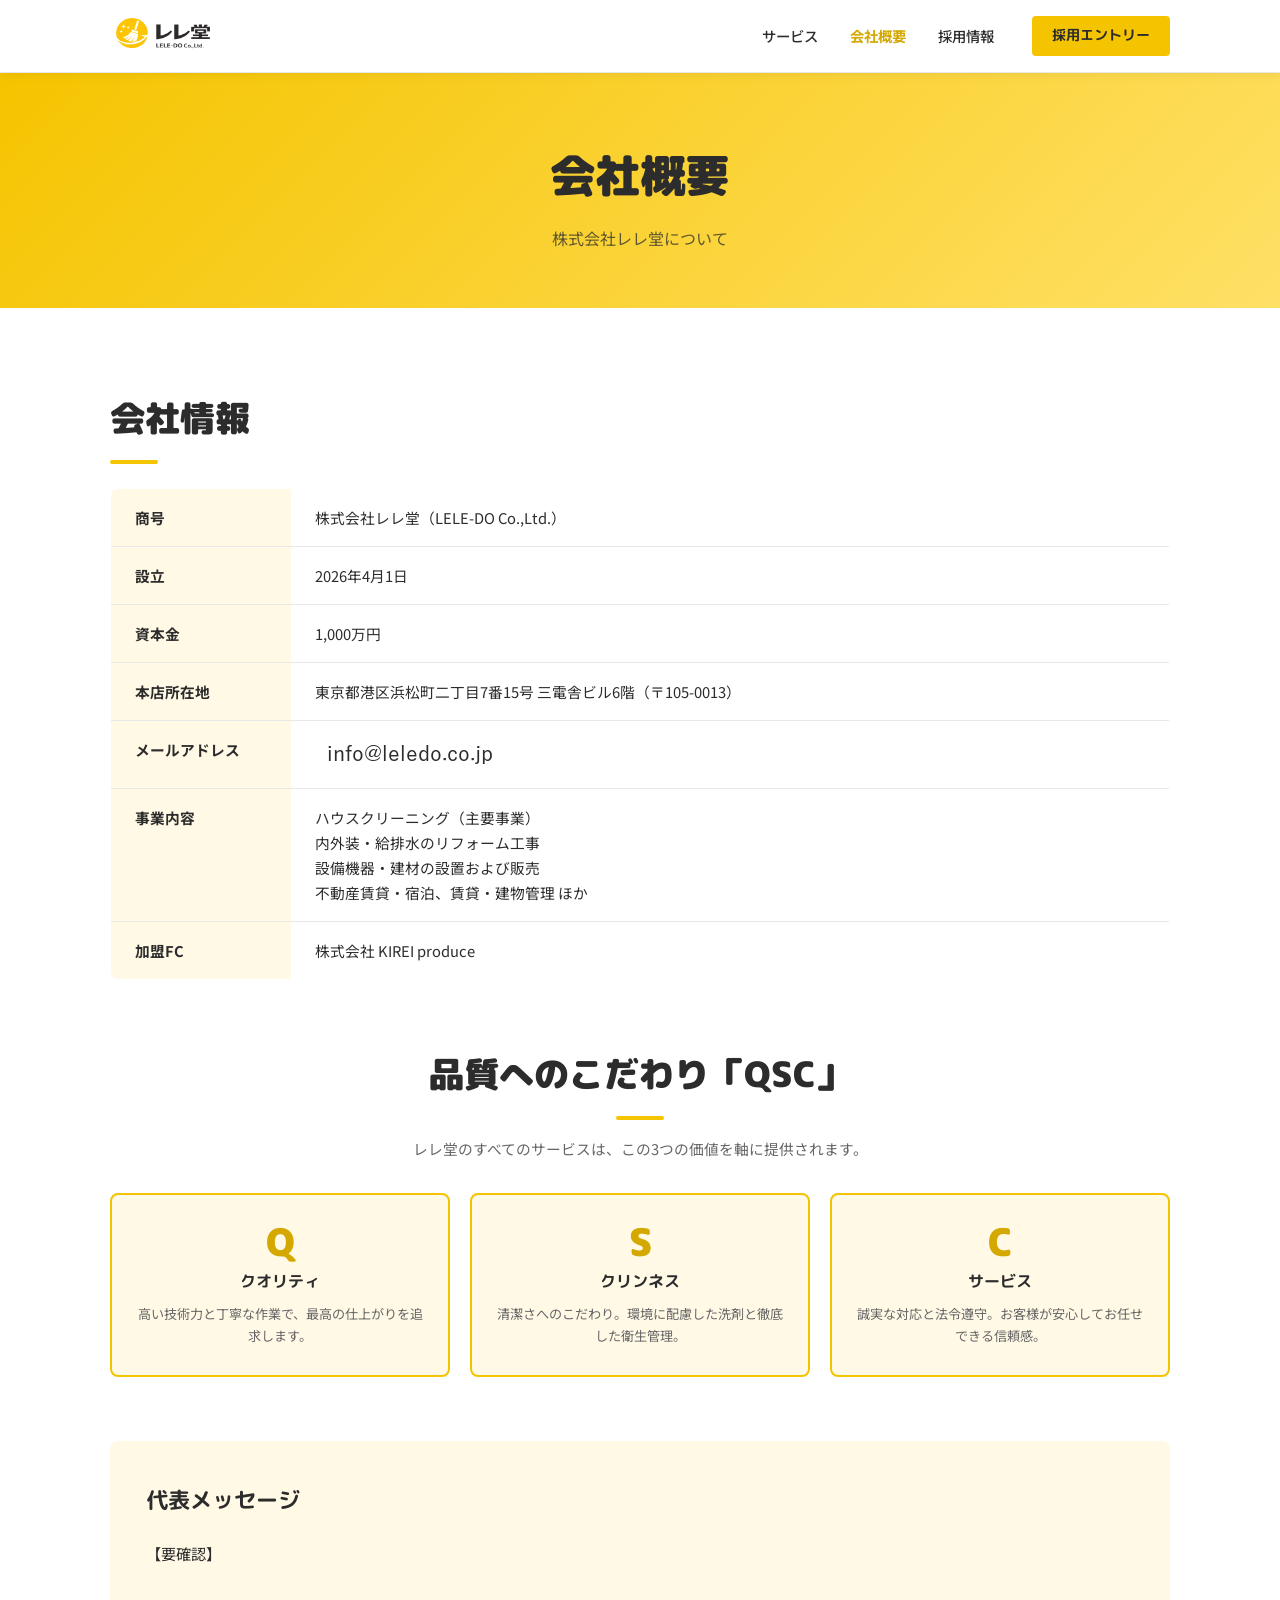
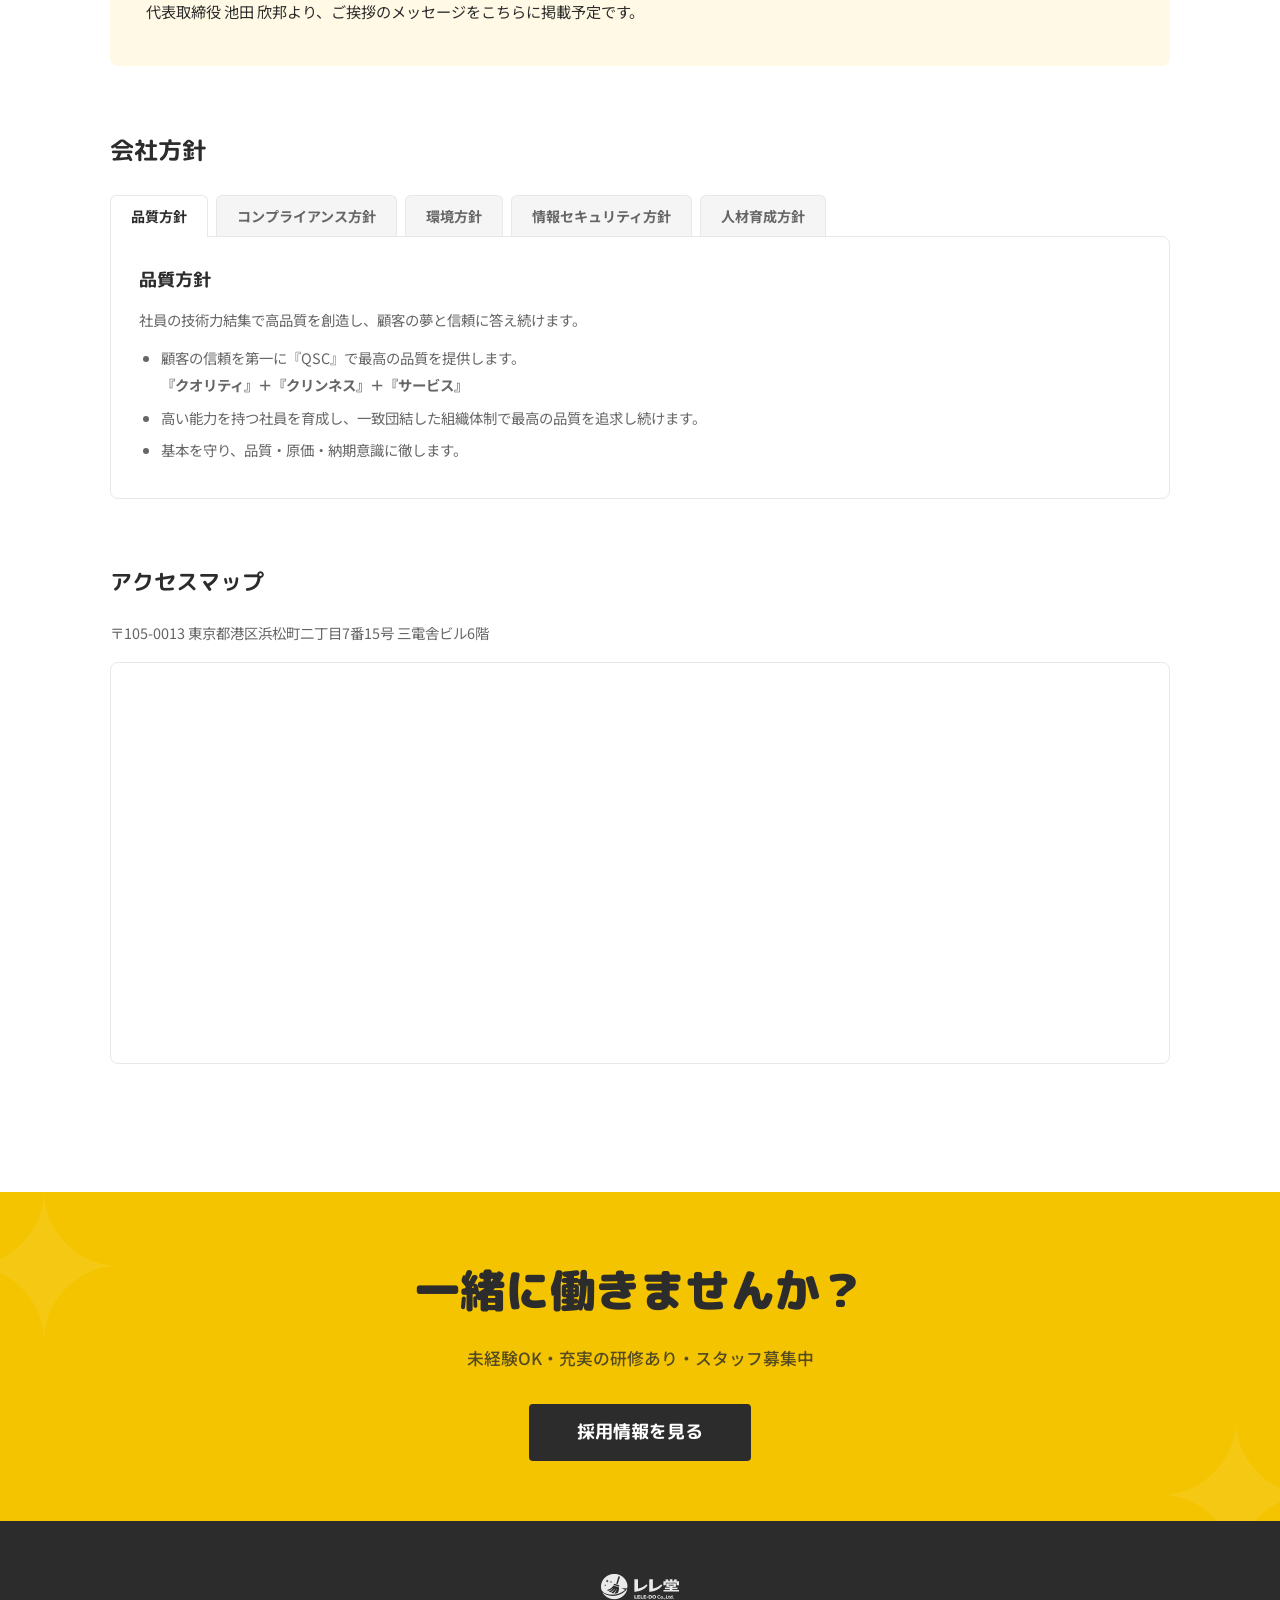
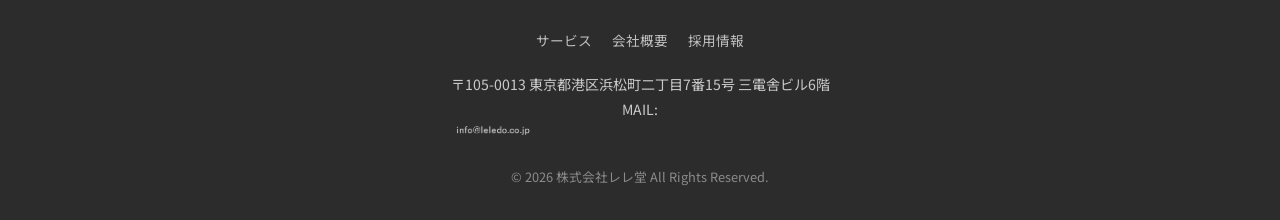
==== commit e91c571d: "サイト構成をシンプル化" ====
--- a/company.html
+++ b/company.html
@@ -21,7 +21,6 @@
           <li><a href="service.html">サービス</a></li>
           <li><a href="company.html">会社概要</a></li>
           <li><a href="recruit.html">採用情報</a></li>
-          <li><a href="contact.html">お問い合わせ</a></li>
         </ul>
       </nav>
       <a href="recruit.html#entry" class="btn-primary btn-header-cta">採用エントリー</a>
@@ -32,7 +31,6 @@
         <li><a href="service.html">サービス</a></li>
         <li><a href="company.html">会社概要</a></li>
         <li><a href="recruit.html">採用情報</a></li>
-        <li><a href="contact.html">お問い合わせ</a></li>
       </ul>
       <a href="recruit.html#entry" class="btn-primary">採用エントリー</a>
     </nav>
@@ -68,15 +66,11 @@
               </tr>
               <tr>
                 <th>本店所在地</th>
-                <td>〒105-0013 東京都港区浜松町二丁目7番15号 三電舎ビル6階</td>
-              </tr>
-              <tr>
-                <th>電話番号</th>
-                <td>【要確認】</td>
+                <td>東京都港区浜松町二丁目7番15号 三電舎ビル6階（〒105-0013）</td>
               </tr>
               <tr>
                 <th>メールアドレス</th>
-                <td>【要確認】</td>
+                <td><img src="images/mail_address.png" alt="info@leledo.co.jp" style="vertical-align:middle;"></td>
               </tr>
               <tr>
                 <th>事業内容</th>
@@ -89,7 +83,7 @@
               </tr>
               <tr>
                 <th>加盟FC</th>
-                <td>おそうじ革命（株式会社 KIREI produce）</td>
+                <td>株式会社 KIREI produce</td>
               </tr>
             </tbody>
           </table>
@@ -255,11 +249,10 @@
         <a href="service.html">サービス</a>
         <a href="company.html">会社概要</a>
         <a href="recruit.html">採用情報</a>
-        <a href="contact.html">お問い合わせ</a>
       </nav>
       <address>
         〒105-0013 東京都港区浜松町二丁目7番15号 三電舎ビル6階<br>
-        TEL: 【要確認】 / MAIL: 【要確認】
+        MAIL: <img src="images/mail_address.png" alt="info@leledo.co.jp" style="vertical-align:middle; height:1.1em;">
       </address>
       <p class="copyright">&copy; 2026 株式会社レレ堂 All Rights Reserved.</p>
     </div>
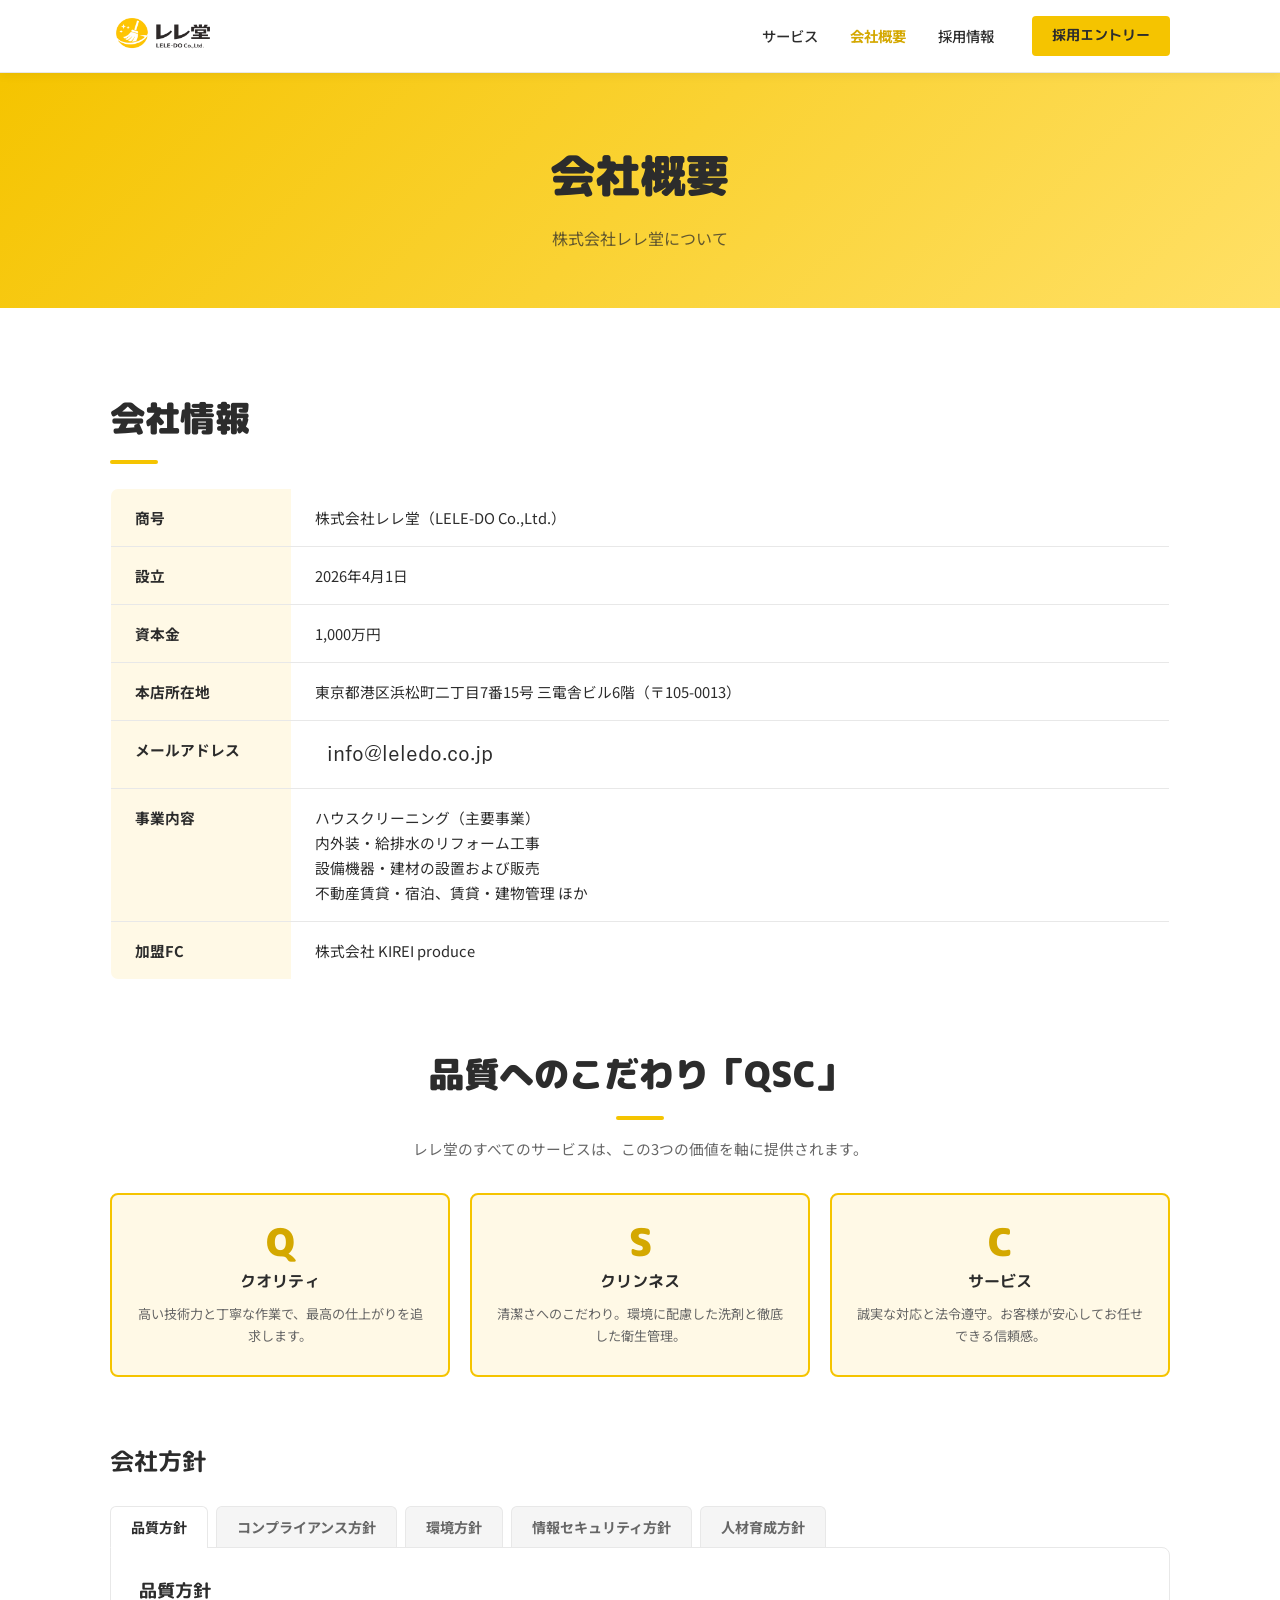
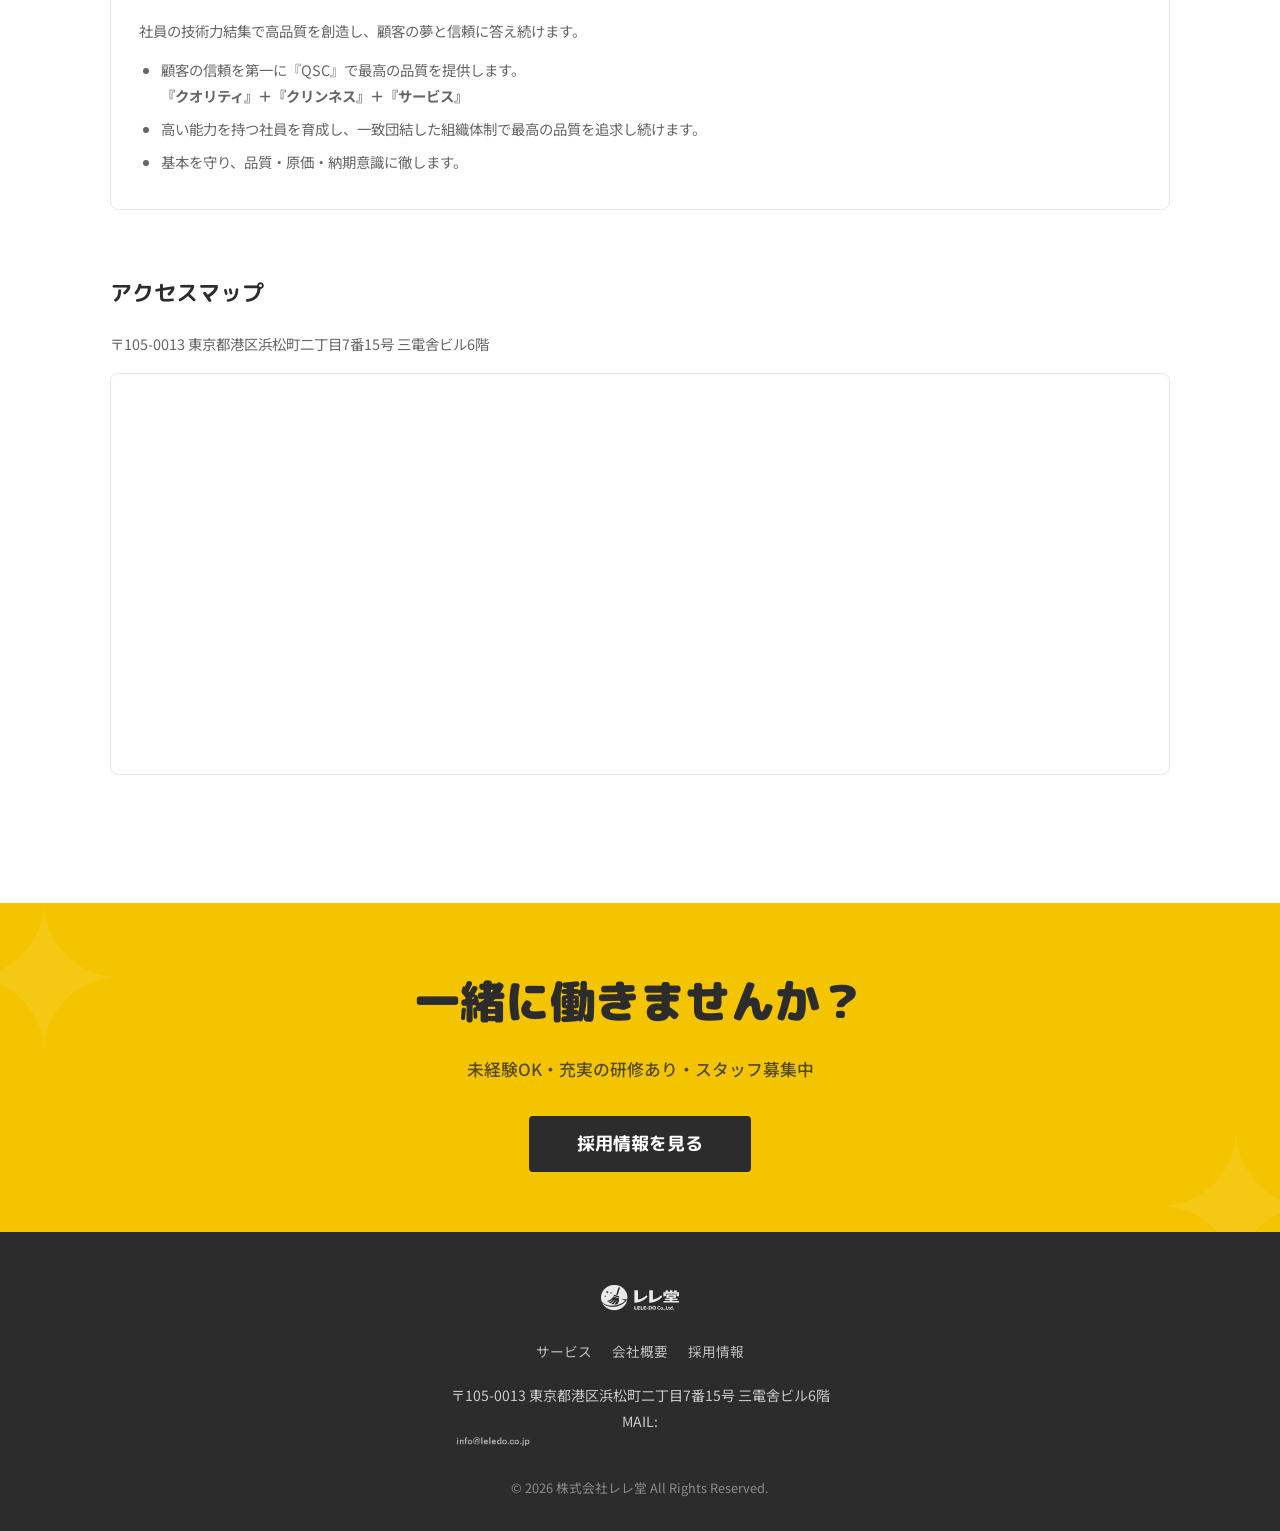
==== commit 35ff1408: "要確認プレースホルダーを解消・公開対応" ====
--- a/company.html
+++ b/company.html
@@ -112,14 +112,6 @@
           </div>
         </div>
 
-        <!-- ===================== 代表メッセージ ===================== -->
-        <div class="message-section fade-in" style="margin-bottom:64px;">
-          <h2>代表メッセージ</h2>
-          <p>【要確認】
-
-代表取締役 池田 欣邦より、ご挨拶のメッセージをこちらに掲載予定です。</p>
-        </div>
-
         <!-- ===================== 会社方針タブ ===================== -->
         <div class="policy-section fade-in" style="margin-bottom:64px;">
           <h2>会社方針</h2>
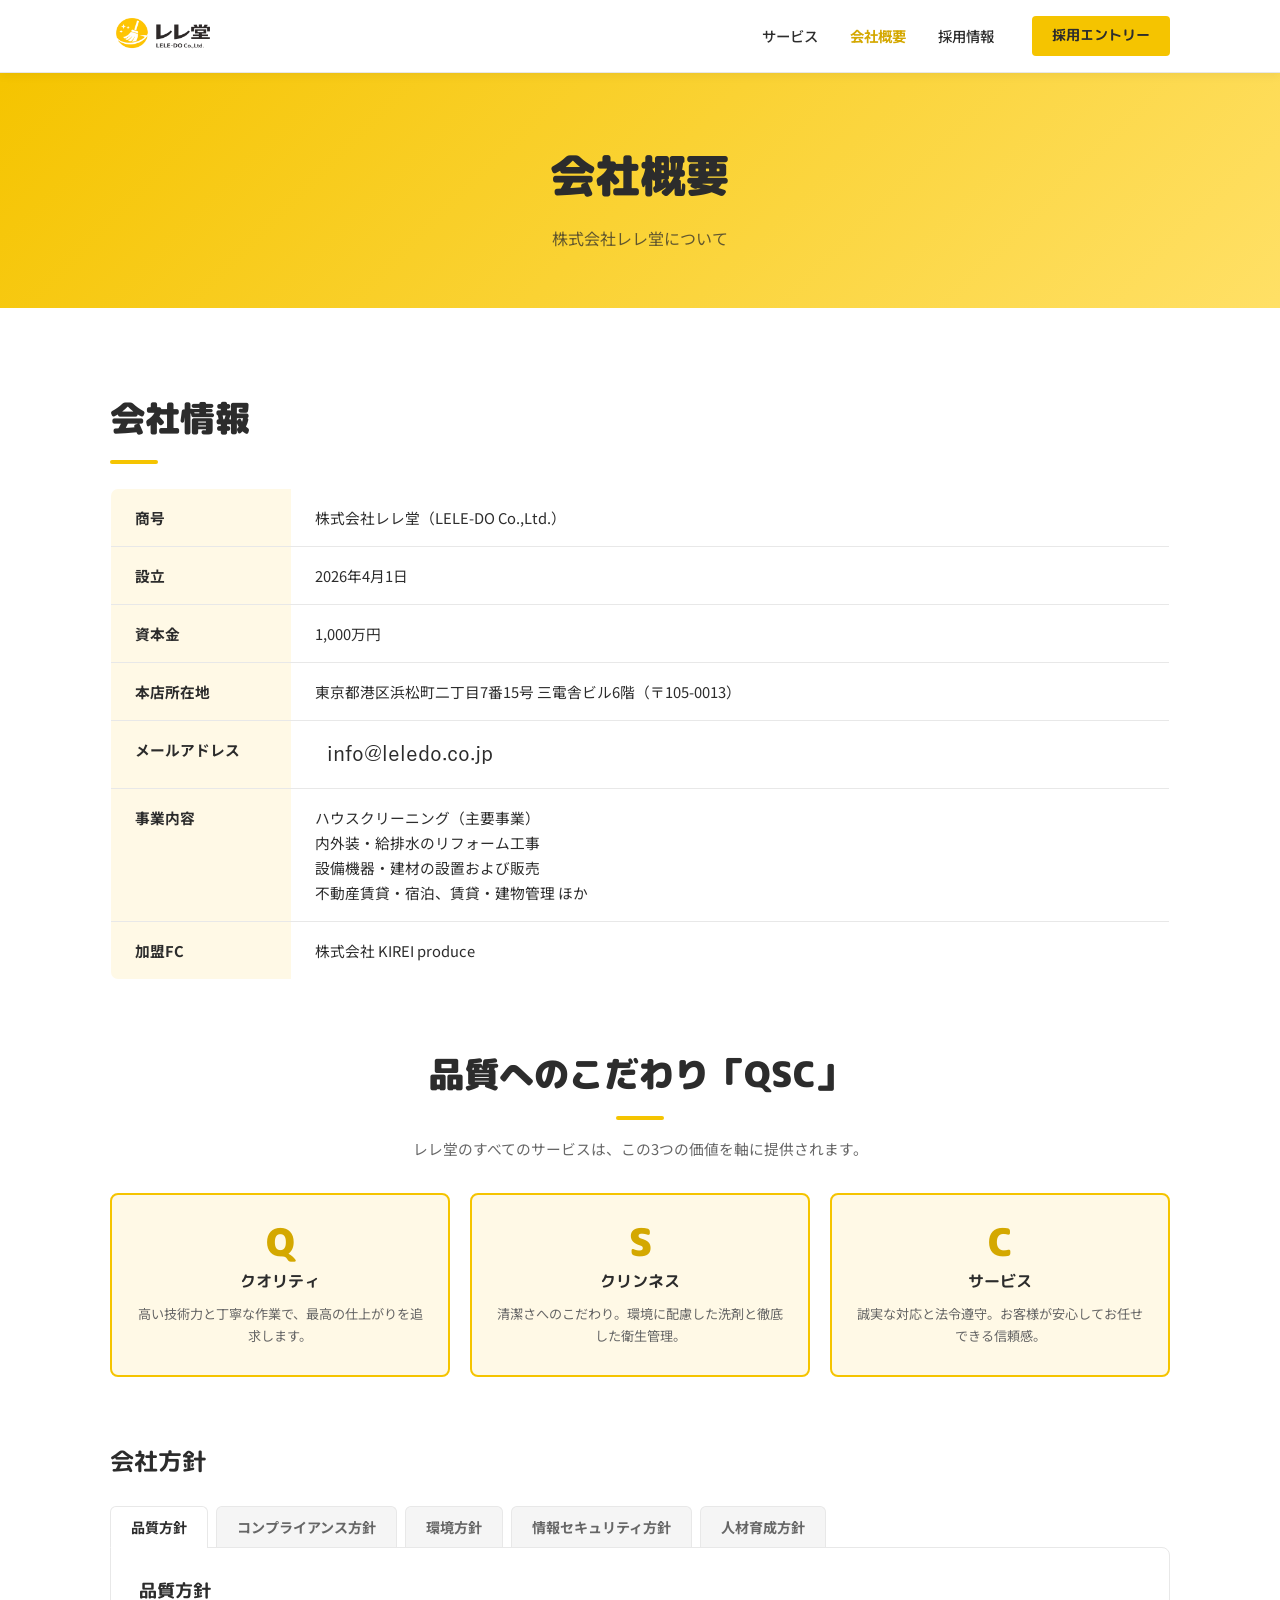
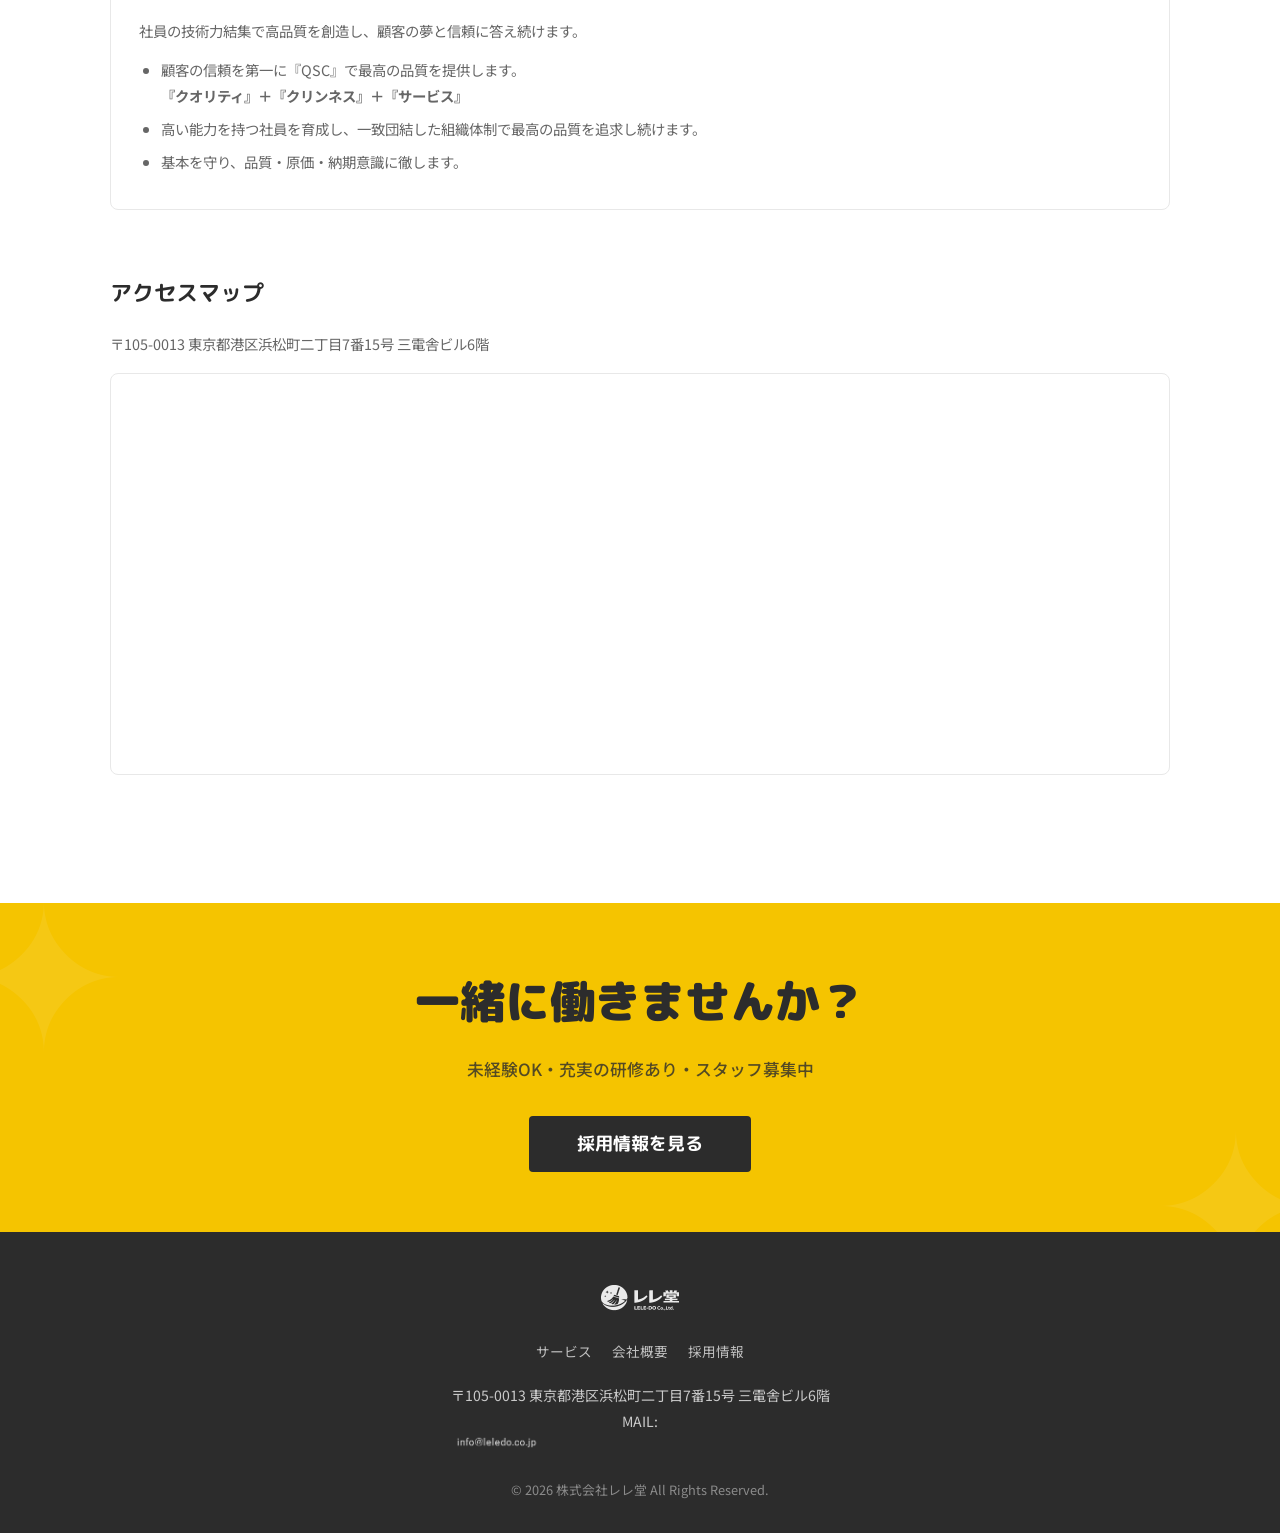
==== commit a0953255: "代表者名削除・フッターMAILレイアウト修正" ====
--- a/company.html
+++ b/company.html
@@ -244,7 +244,7 @@
       </nav>
       <address>
         〒105-0013 東京都港区浜松町二丁目7番15号 三電舎ビル6階<br>
-        MAIL: <img src="images/mail_address.png" alt="info@leledo.co.jp" style="vertical-align:middle; height:1.1em;">
+        <p>MAIL: <img src="images/mail_address.png" alt="メールアドレス" style="vertical-align:middle; height:1.2em;"></p>
       </address>
       <p class="copyright">&copy; 2026 株式会社レレ堂 All Rights Reserved.</p>
     </div>
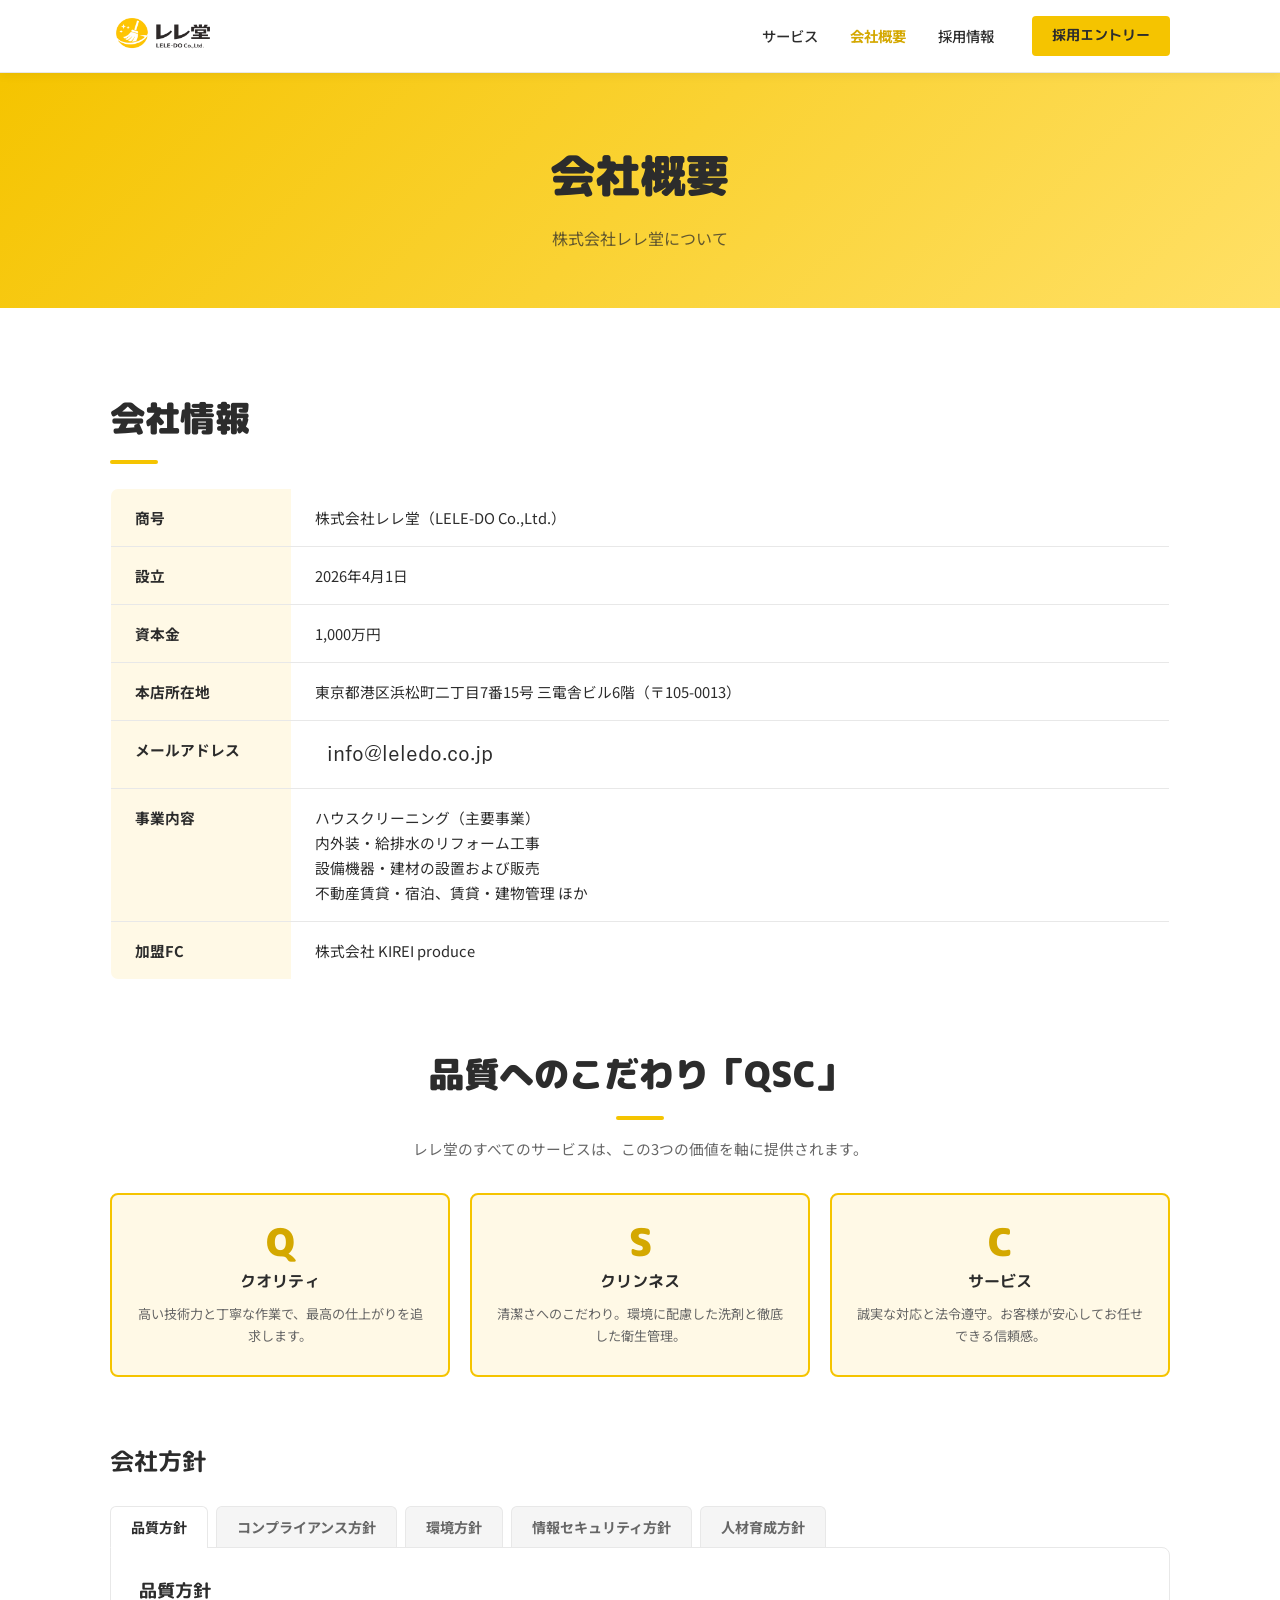
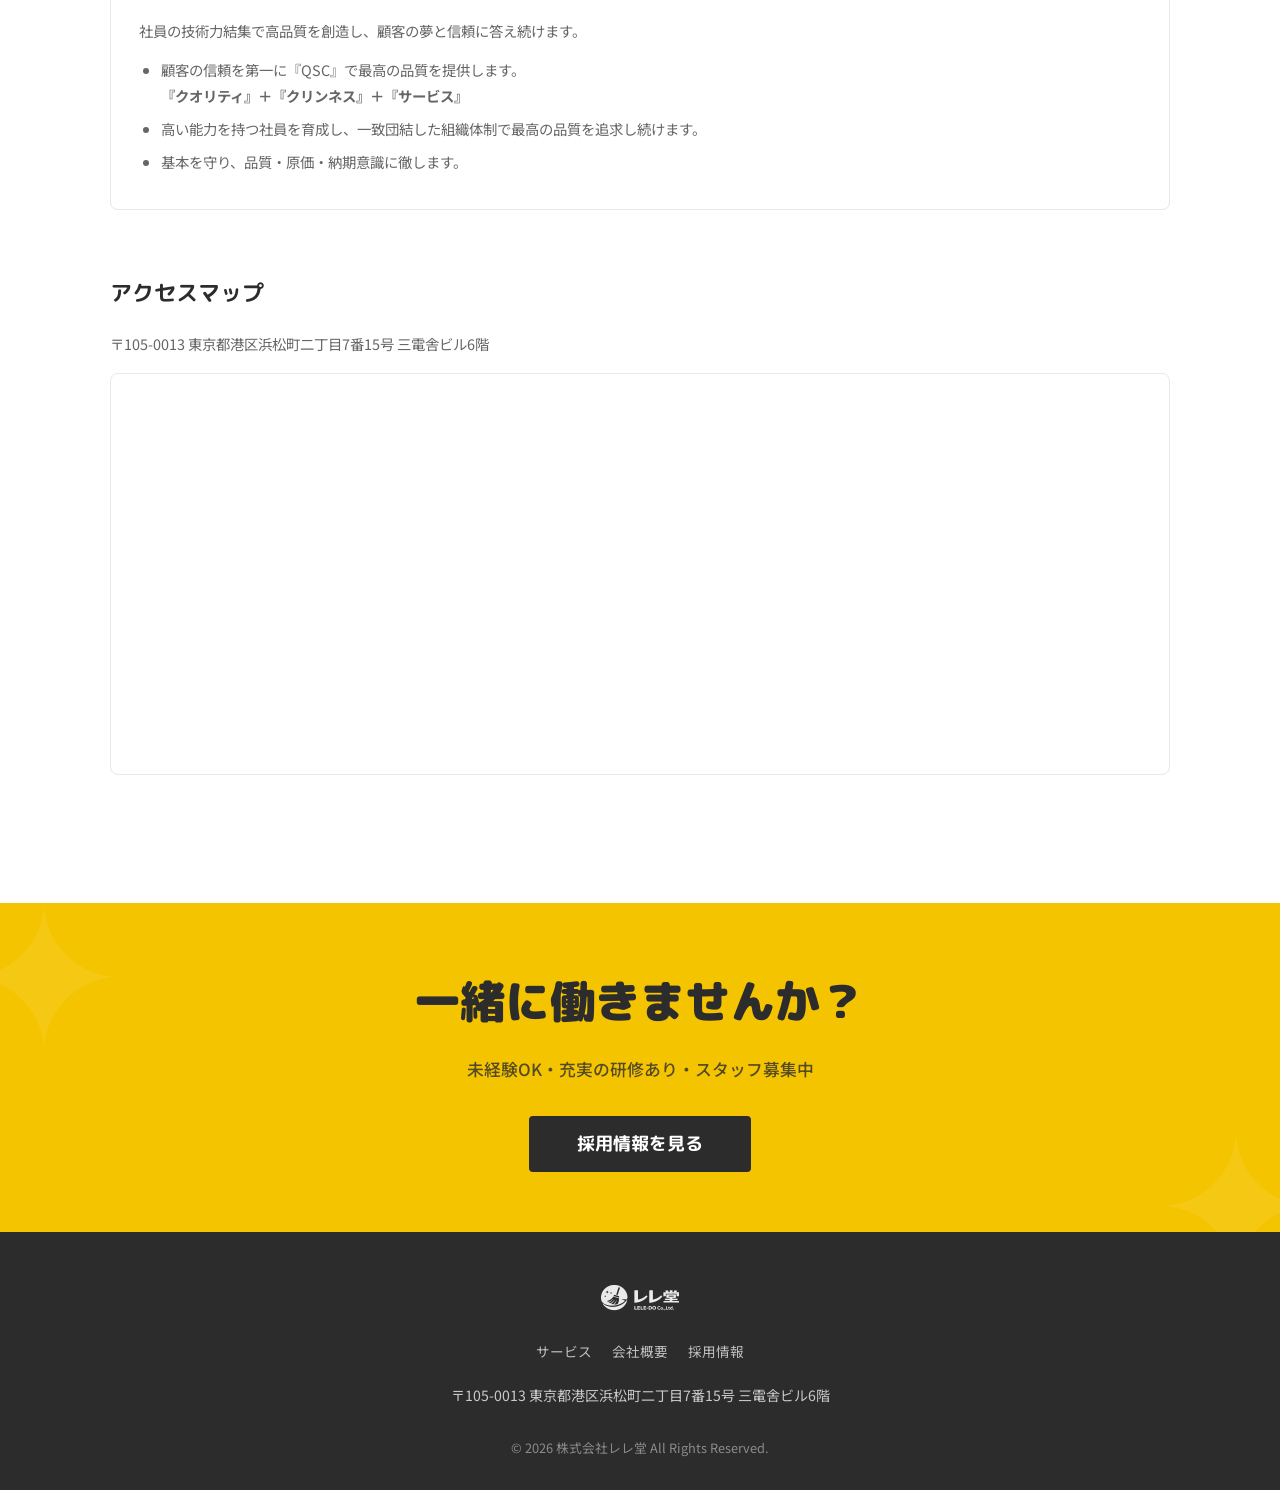
==== commit 433174ec: "フッターからMAIL情報を削除" ====
--- a/company.html
+++ b/company.html
@@ -244,7 +244,6 @@
       </nav>
       <address>
         〒105-0013 東京都港区浜松町二丁目7番15号 三電舎ビル6階<br>
-        <p>MAIL: <img src="images/mail_address.png" alt="メールアドレス" style="vertical-align:middle; height:1.2em;"></p>
       </address>
       <p class="copyright">&copy; 2026 株式会社レレ堂 All Rights Reserved.</p>
     </div>
